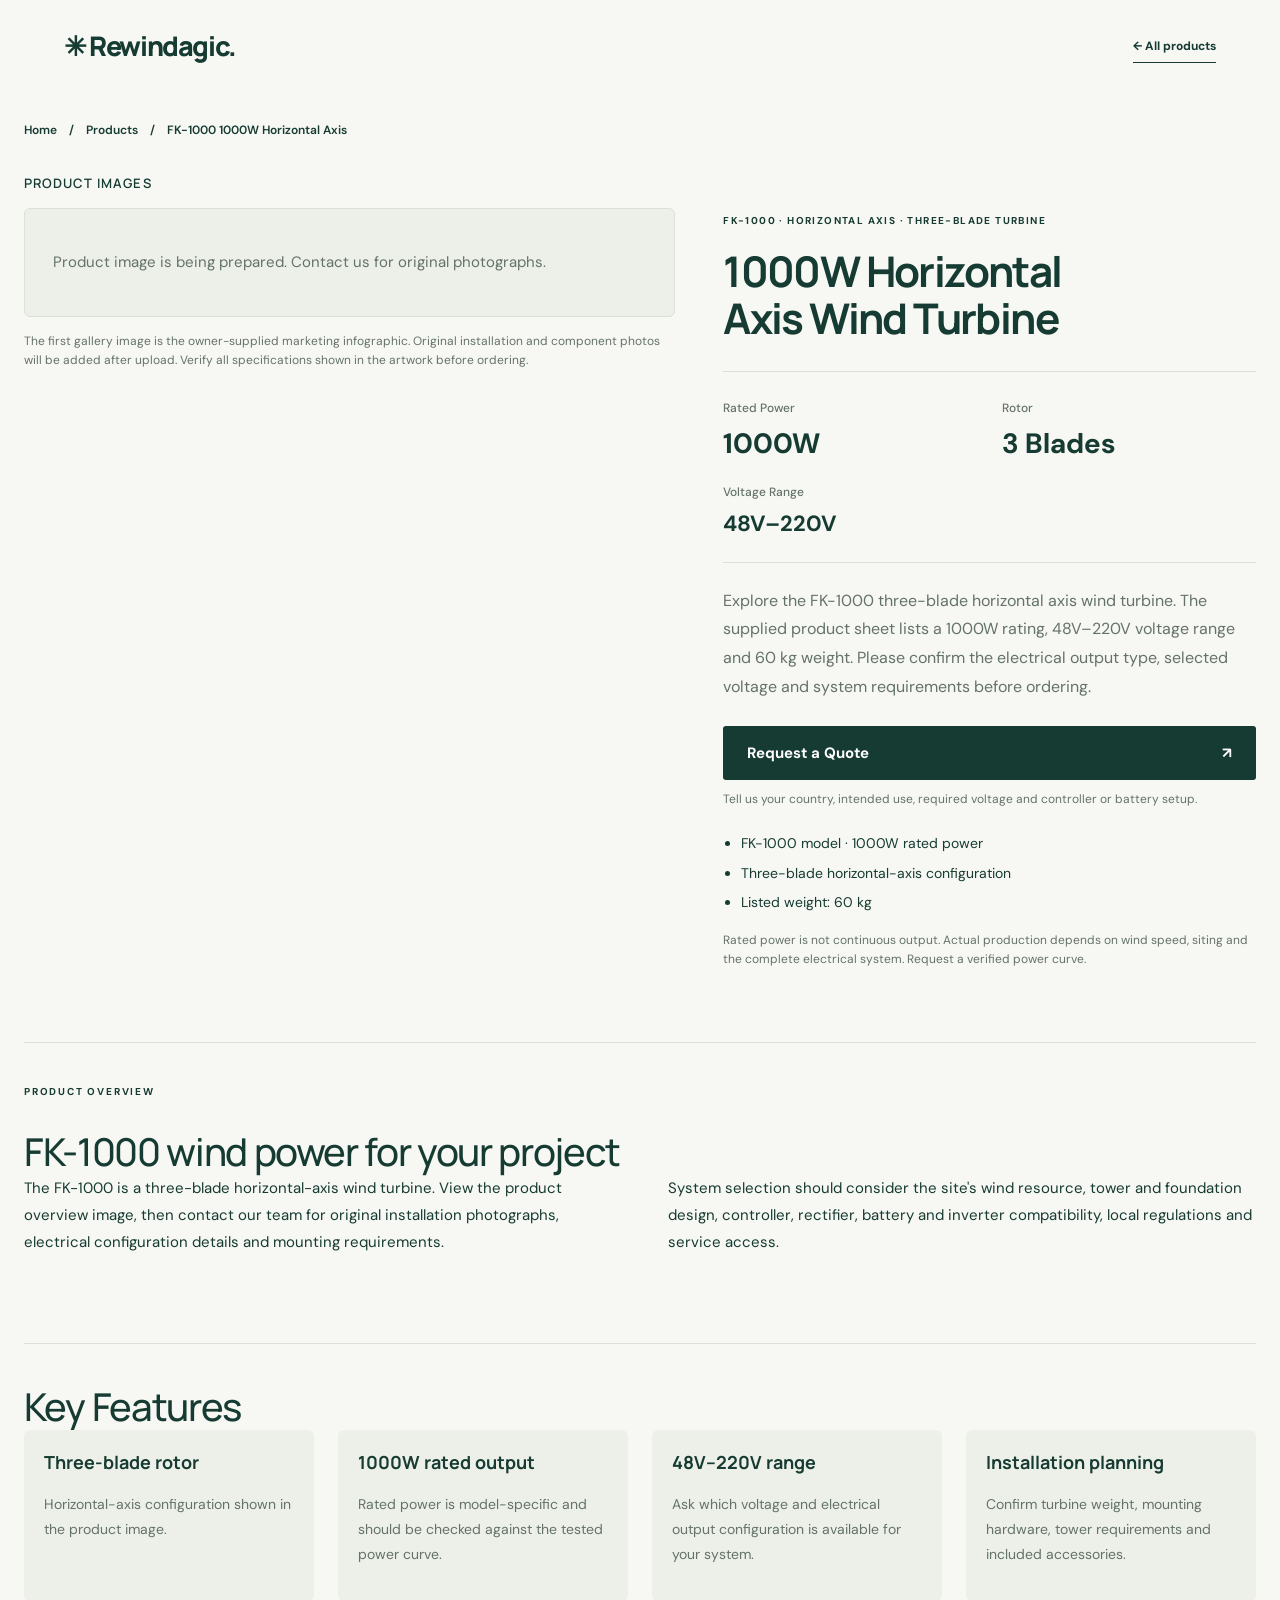
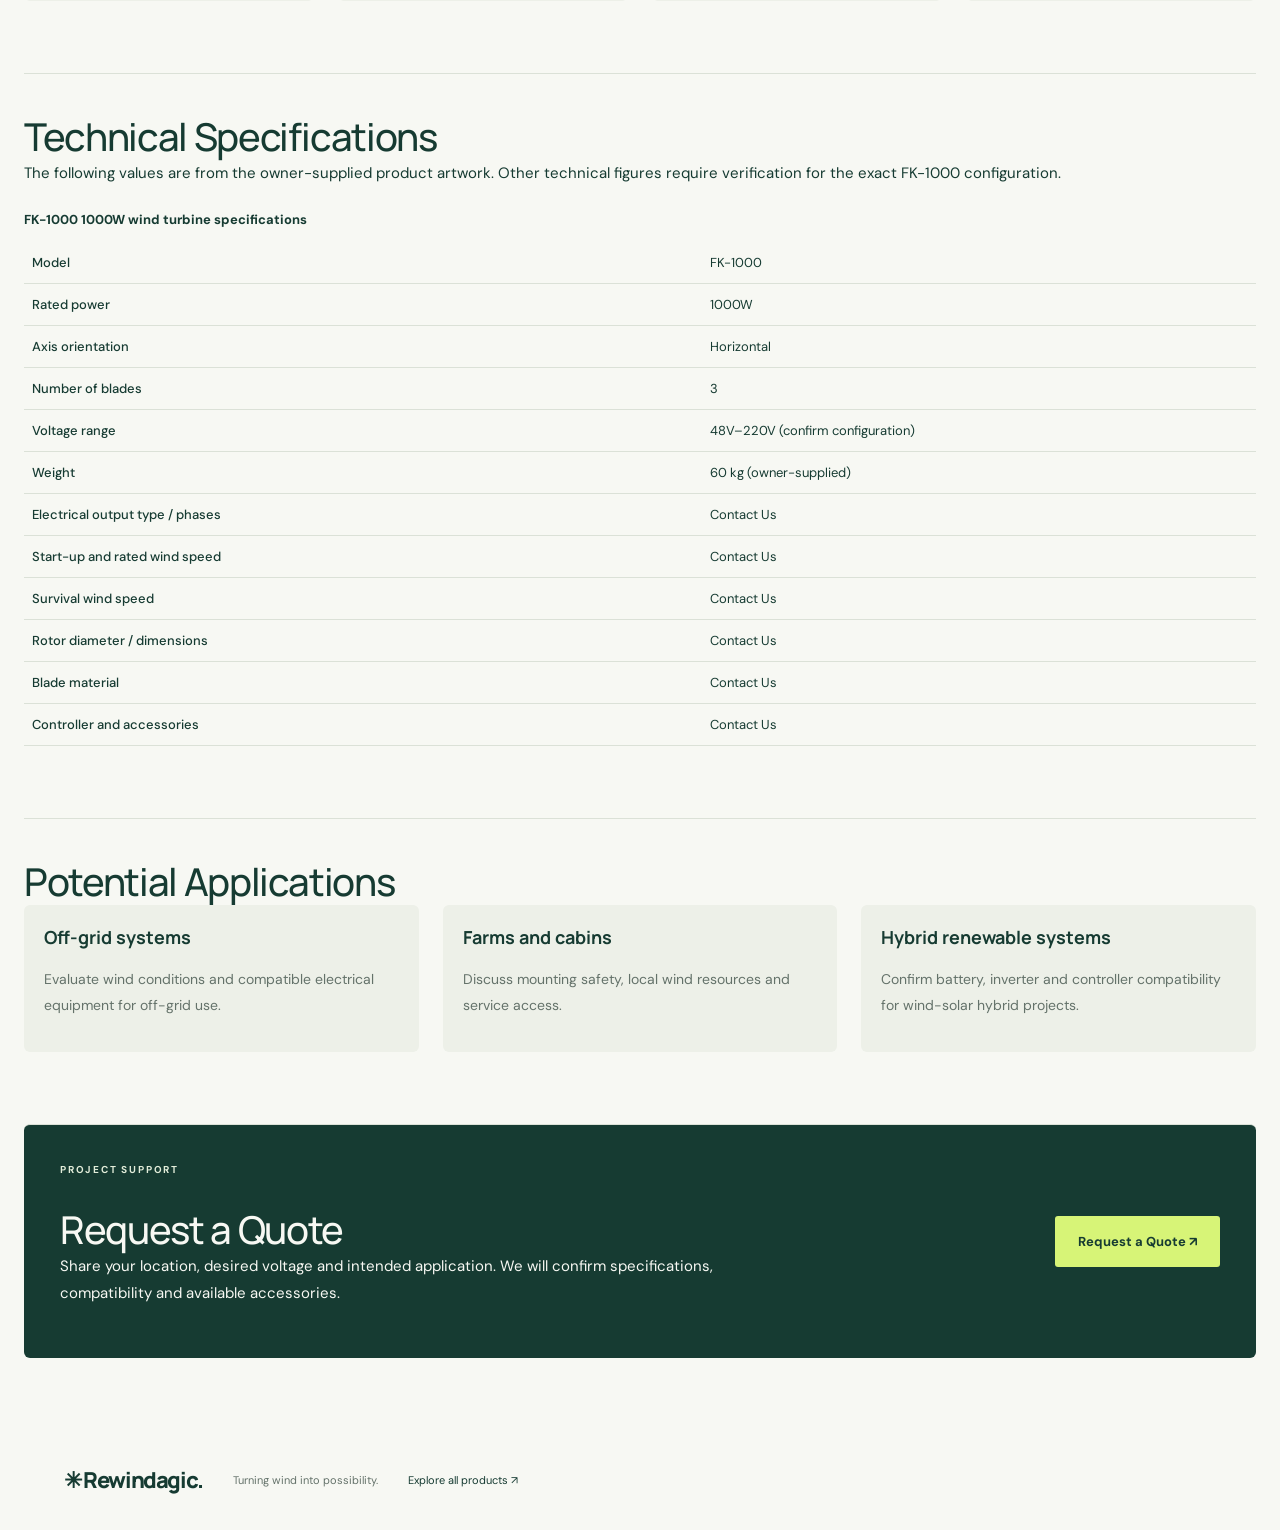
==== 1000w-horizontal-axis-wind-turbine.html @ 7d0b568e "feat: add FK-1000W product page (1000w-horizontal-axis-wind-turbine.html)" ====
<!DOCTYPE html>
<html lang="en">
<head>
<meta charset="UTF-8">
<meta name="viewport" content="width=device-width, initial-scale=1">
<title>FK-1000 1000W Horizontal Axis Wind Turbine | Rewindagic</title>
<meta name="description" content="Explore the FK-1000 1000W three-blade horizontal axis wind turbine, 48V–220V configuration range and 60 kg listed weight. View the product infographic and request a quote.">
<link rel="canonical" href="https://rewindagic-wind-energy.netlify.app/1000w-horizontal-axis-wind-turbine.html">
<meta property="og:type" content="product">
<meta property="og:title" content="FK-1000 1000W Horizontal Axis Wind Turbine | Rewindagic">
<meta property="og:description" content="FK-1000 three-blade wind turbine: 1000W rated power, 48V–220V listed voltage range. Request confirmed specifications and a quotation.">
<meta property="og:image" content="https://rewindagic-wind-energy.netlify.app/assets/products/FK-1000W-horizontal-wind-turbine-main.png">
<meta name="twitter:card" content="summary_large_image">
<link rel="stylesheet" href="styles.css">
<link rel="stylesheet" href="product-detail.css">
<script src="products.js" defer></script>
<script src="image-viewer.js" defer></script>
<script src="1000w-turbine-detail.js" defer></script>
<script type="application/ld+json">
{
 "@context":"https://schema.org",
 "@type":"Product",
 "name":"FK-1000 1000W Horizontal Axis Wind Turbine",
 "model":"FK-1000",
 "description":"Three-blade horizontal-axis wind turbine rated at 1000W. The owner-supplied product artwork lists 48V–220V and 60 kg. Confirm exact specifications before purchase.",
 "category":"Horizontal axis wind turbine",
 "image":"https://rewindagic-wind-energy.netlify.app/assets/products/FK-1000W-horizontal-wind-turbine-main.png",
 "additionalProperty":[
  {"@type":"PropertyValue","name":"Rated power","value":"1000W"},
  {"@type":"PropertyValue","name":"Number of blades","value":"3"},
  {"@type":"PropertyValue","name":"Voltage range","value":"48V–220V"},
  {"@type":"PropertyValue","name":"Weight","value":"60 kg"}
 ]
}
</script>
</head>
<body class="turbine-page">
<header><a class="brand" href="index.html">✳ Rewindagic.</a><a class="text-link" href="index.html#products">← All products</a></header>
<main class="section turbine-detail">
<nav class="breadcrumbs" aria-label="Breadcrumb"><a href="index.html">Home</a><span aria-hidden="true">/</span><a href="index.html#products">Products</a><span aria-hidden="true">/</span><span>FK-1000 1000W Horizontal Axis</span></nav>
<div class="turbine-hero">
<section id="gallery" aria-labelledby="gallery-heading">
<h2 id="gallery-heading">Product Images</h2>
<div id="product-gallery"><p class="asset-notice">Product image is being prepared. Contact us for original photographs.</p></div>
<p class="operating-note">The first gallery image is the owner-supplied marketing infographic. Original installation and component photos will be added after upload. Verify all specifications shown in the artwork before ordering.</p>
</section>
<section class="turbine-intro" aria-labelledby="product-title">
<p class="eyebrow">FK-1000 · HORIZONTAL AXIS · THREE-BLADE TURBINE</p>
<h1 id="product-title">1000W Horizontal Axis Wind Turbine</h1>
<dl class="turbine-highlights">
<div><dt>Rated Power</dt><dd>1000W</dd></div>
<div><dt>Rotor</dt><dd>3 Blades</dd></div>
<div class="voltage-highlight"><dt>Voltage Range</dt><dd>48V–220V</dd></div>
</dl>
<p class="turbine-lead">Explore the FK-1000 three-blade horizontal axis wind turbine. The supplied product sheet lists a 1000W rating, 48V–220V voltage range and 60 kg weight. Please confirm the electrical output type, selected voltage and system requirements before ordering.</p>
<a class="button dark" href="index.html?product=horizontal-1000#contact">Request a Quote <span aria-hidden="true">↗</span></a>
<p class="quote-note">Tell us your country, intended use, required voltage and controller or battery setup.</p>
<ul class="turbine-summary"><li>FK-1000 model · 1000W rated power</li><li>Three-blade horizontal-axis configuration</li><li>Listed weight: 60 kg</li></ul>
<p class="operating-note">Rated power is not continuous output. Actual production depends on wind speed, siting and the complete electrical system. Request a verified power curve.</p>
</section>
</div>
<section class="turbine-section overview-section" aria-labelledby="overview-heading">
<p class="eyebrow">PRODUCT OVERVIEW</p><h2 id="overview-heading">FK-1000 wind power for your project</h2>
<div class="turbine-columns"><p>The FK-1000 is a three-blade horizontal-axis wind turbine. View the product overview image, then contact our team for original installation photographs, electrical configuration details and mounting requirements.</p><p>System selection should consider the site's wind resource, tower and foundation design, controller, rectifier, battery and inverter compatibility, local regulations and service access.</p></div>
</section>
<section class="turbine-section" aria-labelledby="features-heading"><h2 id="features-heading">Key Features</h2><div class="feature-grid">
<article><h3>Three-blade rotor</h3><p>Horizontal-axis configuration shown in the product image.</p></article>
<article><h3>1000W rated output</h3><p>Rated power is model-specific and should be checked against the tested power curve.</p></article>
<article><h3>48V–220V range</h3><p>Ask which voltage and electrical output configuration is available for your system.</p></article>
<article><h3>Installation planning</h3><p>Confirm turbine weight, mounting hardware, tower requirements and included accessories.</p></article>
</div></section>
<section class="turbine-section" aria-labelledby="spec-heading"><h2 id="spec-heading">Technical Specifications</h2>
<p>The following values are from the owner-supplied product artwork. Other technical figures require verification for the exact FK-1000 configuration.</p>
<table class="spec-table"><caption>FK-1000 1000W wind turbine specifications</caption><tbody>
<tr><th scope="row">Model</th><td>FK-1000</td></tr>
<tr><th scope="row">Rated power</th><td>1000W</td></tr>
<tr><th scope="row">Axis orientation</th><td>Horizontal</td></tr>
<tr><th scope="row">Number of blades</th><td>3</td></tr>
<tr><th scope="row">Voltage range</th><td>48V–220V (confirm configuration)</td></tr>
<tr><th scope="row">Weight</th><td>60 kg (owner-supplied)</td></tr>
<tr><th scope="row">Electrical output type / phases</th><td>Contact Us</td></tr>
<tr><th scope="row">Start-up and rated wind speed</th><td>Contact Us</td></tr>
<tr><th scope="row">Survival wind speed</th><td>Contact Us</td></tr>
<tr><th scope="row">Rotor diameter / dimensions</th><td>Contact Us</td></tr>
<tr><th scope="row">Blade material</th><td>Contact Us</td></tr>
<tr><th scope="row">Controller and accessories</th><td>Contact Us</td></tr>
</tbody></table></section>
<section class="turbine-section" aria-labelledby="applications-heading"><h2 id="applications-heading">Potential Applications</h2><div class="feature-grid">
<article><h3>Off-grid systems</h3><p>Evaluate wind conditions and compatible electrical equipment for off-grid use.</p></article>
<article><h3>Farms and cabins</h3><p>Discuss mounting safety, local wind resources and service access.</p></article>
<article><h3>Hybrid renewable systems</h3><p>Confirm battery, inverter and controller compatibility for wind-solar hybrid projects.</p></article>
</div></section>
<section class="quote-panel turbine-section" aria-labelledby="quote-heading"><div><p class="eyebrow light">PROJECT SUPPORT</p><h2 id="quote-heading">Request a Quote</h2><p>Share your location, desired voltage and intended application. We will confirm specifications, compatibility and available accessories.</p></div><a class="button lime" href="index.html?product=horizontal-1000#contact">Request a Quote ↗</a></section>
</main>
<footer><a class="brand" href="index.html">✳ Rewindagic.</a><span>Turning wind into possibility.</span><a href="index.html#products">Explore all products ↗</a></footer>
<dialog class="image-viewer" id="image-lightbox" aria-labelledby="lightbox-caption"><button class="lightbox-close" type="button" aria-label="Close enlarged image">✕</button><div class="viewer-toolbar"><button class="viewer-zoom" type="button" aria-pressed="false">View at full size</button><a class="viewer-original" target="_blank" rel="noopener">Open original image ↗</a></div><div class="lightbox-viewport"><img id="lightbox-image" class="viewer-image" alt=""></div><p id="lightbox-caption" class="viewer-caption"></p></dialog>
</body>
</html>
---- styles.css ----
@import url('https://fonts.googleapis.com/css2?family=DM+Sans:wght@400;500;600;700&family=Manrope:wght@400;500;600;700;800&display=swap');
:root{--ink:#163b32;--lime:#d7f477;--paper:#f7f8f3;--muted:#64726a;--line:#dbe1d7}*{box-sizing:border-box}html{scroll-behavior:smooth;scroll-padding-top:90px}body{margin:0;background:var(--paper);color:var(--ink);font:15px 'DM Sans',sans-serif}a{color:inherit;text-decoration:none}button,input,select,textarea{font:inherit}button,a,input,textarea,select{-webkit-tap-highlight-color:transparent}button,a{touch-action:manipulation}button{cursor:pointer}a:focus-visible,button:focus-visible{outline:3px solid #7e9e31;outline-offset:5px}header{height:90px;display:flex;align-items:center;justify-content:space-between;padding:0 5%;background:var(--paper)}.brand{font:800 27px Manrope,sans-serif;letter-spacing:-1.4px;display:flex;align-items:center;gap:8px}.brand-icon{font-size:39px;line-height:1}.brand-dot{margin-left:-7px}nav{display:flex;align-items:center;gap:35px;font-size:13px;font-weight:600}.nav-contact{border:1px solid #b9c4b7;padding:13px 20px;border-radius:4px;margin-left:20px}.nav-contact span{margin-left:25px}.menu-toggle{display:none}.hero{min-height:670px;position:relative;color:white;background:#506357 url('https://images.unsplash.com/photo-1466611653911-95081537e5b7?auto=format&fit=crop&w=2200&q=85') center 55%/cover;overflow:hidden}.hero-shade{position:absolute;inset:0;background:linear-gradient(90deg,rgba(8,33,28,.83),rgba(13,37,30,.3) 68%),linear-gradient(0deg,rgba(8,33,28,.5),transparent 50%)}.hero-content{position:relative;padding:68px 7% 100px;max-width:850px}.eyebrow{font-size:10px;font-weight:700;letter-spacing:1.8px;display:flex;align-items:center;gap:10px;margin:0 0 28px}.eyebrow span{height:7px;width:7px;flex-shrink:0;background:#6c8b48;border-radius:50%}.eyebrow.light{color:#e2edda}.light span{background:var(--lime)}h1,h2,h3,p{margin-top:0}h1,h2,h3{font-family:Manrope,sans-serif}h1{font-size:clamp(48px,6.3vw,86px);font-weight:500;line-height:1.08;letter-spacing:-4px;margin-bottom:24px}h1>span{color:var(--lime)}.hero-description{font-size:15px;line-height:1.8;color:#e3e9df;max-width:365px;margin-bottom:29px}.button{display:inline-flex;justify-content:space-between;align-items:center;gap:36px;padding:17px 23px;border:0;border-radius:3px;font-size:13px;font-weight:700;transition:transform .2s,background .2s}.button:hover{transform:translateY(-2px)}.lime{background:var(--lime);color:var(--ink)}.dark{background:var(--ink);color:white}.hero-bottom{position:absolute;bottom:0;left:7%;right:7%;border-top:1px solid #ffffff42;display:flex;justify-content:space-between;padding:21px 0;font-size:10px;letter-spacing:1.4px}.hero-bottom a{letter-spacing:0;font-size:12px}.hero-caption{position:absolute;right:4%;top:45%;writing-mode:vertical-rl;font-size:9px;letter-spacing:3px;color:#e5eddf}.section{padding:85px 7%}.intro{display:grid;grid-template-columns:1.2fr 1fr;gap:80px;border-bottom:1px solid var(--line)}h2{font-size:clamp(32px,3.4vw,48px);line-height:1.2;letter-spacing:-1.9px;font-weight:500;margin-bottom:0}.intro h2 span{color:#82917b}.intro-copy{padding-top:25px;font-size:15px;line-height:1.8}.intro-copy p+p{color:var(--muted);font-size:13px}.text-link{display:inline-block;margin-top:10px;font-size:12px;font-weight:700;border-bottom:1px solid var(--ink);padding-bottom:8px}.products{background:#edf0e8}.section-heading{display:flex;justify-content:space-between;align-items:flex-end;gap:35px;margin-bottom:40px}.section-heading>p{font-size:13px;line-height:1.8;color:var(--muted);margin:0 0 4px}.product-toolbar{display:flex;justify-content:space-between;align-items:center;border-bottom:1px solid #ccd4c8;padding-bottom:20px;margin-bottom:28px;gap:15px}.filters{display:flex;gap:8px;flex-wrap:wrap}.filters button{border:1px solid #cbd4c5;background:transparent;color:var(--ink);font-size:12px;border-radius:30px;padding:10px 17px}.filters button.active{background:var(--ink);border-color:var(--ink);color:white}#product-count{font-size:11px;color:var(--muted);white-space:nowrap}.product-grid{display:grid;grid-template-columns:repeat(3,1fr);gap:22px}.product-card{background:#fafbf7;border:1px solid #e0e5da;border-radius:4px;overflow:hidden}.product-art{height:235px;position:relative;display:flex;align-items:center;justify-content:center;background:radial-gradient(ellipse at 50% 90%,#d9dfcf,transparent 60%),#f2f4ed}.product-art svg{height:200px;width:220px;filter:drop-shadow(8px 12px 5px #1b332618)}.product-tag{position:absolute;top:17px;left:17px;font-size:9px;letter-spacing:1px;background:white;padding:6px 8px;border-radius:2px}.product-body{padding:23px}.product-category{font-size:9px;letter-spacing:1.4px;color:var(--muted);text-transform:uppercase;margin-bottom:10px}.product-body h3{font-size:21px;font-weight:600;margin:0 0 17px;letter-spacing:-.7px}.spec-row{display:flex;gap:22px;border-top:1px solid var(--line);padding-top:16px}.spec-row span{display:block;font-size:9px;color:var(--muted);margin-bottom:5px}.spec-row strong{font-size:12px;font-weight:500}.detail-button{margin-top:21px;display:flex;justify-content:space-between;align-items:center;width:100%;border:0;border-top:1px solid var(--line);background:none;color:var(--ink);padding:16px 0 0;font-size:12px;font-weight:700}.detail-button span{font-size:19px}.product-note{font-size:11px;color:var(--muted);line-height:1.8;margin:24px 0 0}.generator-banner{background:var(--ink);color:#f4f5ea;display:grid;grid-template-columns:1.3fr 1fr;gap:100px}.generator-banner h2{font-size:clamp(34px,4vw,52px)}.generator-banner p:not(.eyebrow){max-width:400px;color:#bdcec2;line-height:1.8;font-size:13px;margin:24px 0}.range-stats{display:grid;align-content:center}.range-stats div{padding:22px 0;border-bottom:1px solid #ffffff26}.range-stats div:first-child{padding-top:0}.range-stats strong{display:block;font:500 34px Manrope,sans-serif;letter-spacing:-1px;margin-bottom:10px}.range-stats span{font-size:9px;letter-spacing:1.6px;color:#c4d2c3}.steps{display:grid;grid-template-columns:repeat(3,1fr);gap:45px;margin-top:50px}.steps article{border-top:1px solid #c7d0c1;padding-top:25px}.steps article>span{color:#7e9273;font-size:12px}.steps h3{font-size:19px;font-weight:600;margin:30px 0 15px}.steps p{color:var(--muted);line-height:1.8;font-size:13px}.contact{background:#e8eddf;display:grid;grid-template-columns:1fr 1fr;gap:100px}.contact h2 span{color:#839b57}.contact p:not(.eyebrow){font-size:13px;line-height:1.8;max-width:350px;margin:25px 0}.contact-detail{margin-top:50px;font-size:10px;line-height:2;letter-spacing:1px;color:var(--muted)}form{display:flex;flex-direction:column}label{font-size:11px;font-weight:600;margin-bottom:8px}input,select,textarea{background:#ffffff50;border:1px solid #c8d2bf;border-radius:2px;padding:12px;color:var(--ink);margin-bottom:18px;width:100%;font-size:12px}input:focus,select:focus,textarea:focus{outline:2px solid #668153;outline-offset:1px}textarea{resize:vertical}.contact .form-note{font-size:10px!important;margin:12px 0!important;max-width:none!important}#form-status{margin:0!important;font-weight:600}footer{padding:35px 5%;display:flex;align-items:center;gap:30px;flex-wrap:wrap}footer .brand{font-size:22px}footer .brand-icon{font-size:30px}footer>span{font-size:11px;color:var(--muted)}footer p{font-size:10px;color:var(--muted);margin:0 0 0 auto}footer>a:last-child{font-size:11px}dialog{border:0;border-radius:6px;padding:42px;max-width:550px;width:calc(100% - 32px);background:var(--paper);color:var(--ink)}dialog::backdrop{background:#0d241bcc;backdrop-filter:blur(4px)}.close-dialog{position:absolute;right:16px;top:14px;border:0;background:none;color:var(--ink);font-size:20px}dialog h2{font-size:32px;margin-bottom:20px}dialog>p{line-height:1.8;color:var(--muted);font-size:13px}dl{display:grid;grid-template-columns:1fr 1fr;font-size:13px;line-height:2}dd{margin:0;text-align:right;font-weight:600}dialog .button{margin-top:25px}@media(min-width:1500px){.section{padding-left:max(7%,calc((100vw - 1300px)/2));padding-right:max(7%,calc((100vw - 1300px)/2))}}@media(max-width:900px){header{height:76px}.brand{font-size:24px}nav{gap:19px}.nav-contact{margin-left:0}.section{padding:65px 5%}.hero-content{padding-left:5%}.hero-bottom{left:5%;right:5%}.intro,.contact,.generator-banner{gap:40px}.product-grid{grid-template-columns:repeat(2,1fr)}.steps{gap:25px}.range-stats strong{font-size:27px}}@media(max-width:600px){header{height:72px;position:relative;z-index:5}.menu-toggle{display:block;border:1px solid #c4cfbb;background:none;border-radius:3px;color:var(--ink);font-size:22px;padding:3px 9px}nav{display:none;position:absolute;top:72px;left:0;right:0;background:var(--paper);padding:25px 6%;box-shadow:0 10px 15px #163b3218;align-items:stretch}nav.open{display:flex;flex-direction:column;gap:23px}.nav-contact{align-self:flex-start}.hero{min-height:640px;background-position:62% center}.hero-content{padding:55px 6% 100px}.eyebrow{font-size:8px;letter-spacing:1.25px;margin-bottom:22px}h1{font-size:56px;letter-spacing:-2.8px}.hero-description{font-size:14px;max-width:300px}.hero-caption{display:none}.hero-bottom{left:6%;right:6%;gap:20px;align-items:center;font-size:8px;line-height:1.6}.hero-bottom a{font-size:10px;white-space:nowrap}.section{padding:52px 6%}.intro,.generator-banner,.contact{grid-template-columns:1fr;gap:28px}.intro-copy{padding:0}.section-heading{align-items:flex-start;flex-direction:column;gap:20px;margin-bottom:28px}h2{font-size:34px;letter-spacing:-1.4px}.product-toolbar{align-items:flex-start;flex-direction:column}.filters{gap:6px}.filters button{padding:9px 12px;font-size:11px}.product-grid{grid-template-columns:1fr}.product-art{height:250px}.product-art svg{height:215px}.product-body{padding:23px}.product-body h3{font-size:24px}.steps{grid-template-columns:1fr;gap:22px;margin-top:32px}.steps h3{margin:18px 0 12px}.steps p{margin-bottom:0}.range-stats strong{font-size:32px}.contact-detail{margin-top:25px}footer{padding:30px 6%;gap:20px}footer>span{display:none}footer p{order:3;width:100%;margin:0}footer>a:last-child{margin-left:auto}dialog{padding:34px 24px}}@media(prefers-reduced-motion:reduce){html{scroll-behavior:auto}.button{transition:none}}

/* Responsive headline and expanded product categories. */
.hero-content{max-width:none;width:100%;padding-right:12%}
h1{max-width:1000px;font-size:clamp(44px,5.3vw,76px);letter-spacing:-.045em;line-height:1.12;text-wrap:balance}
.product-toolbar{align-items:flex-start}.filters{min-width:0}.filters button{white-space:normal;line-height:1.5;min-height:44px}.button{min-height:44px;max-width:100%}.product-body h3{overflow-wrap:break-word}.hero-bottom{gap:20px}
@media(min-width:901px){.hero-content{padding-bottom:120px}h1{max-width:14.5em}}
@media(max-width:900px){h1{max-width:15em;font-size:clamp(42px,6.5vw,58px)}.product-toolbar{flex-direction:column}}
@media(max-width:600px){.hero-content{padding:48px 6% 125px}h1{font-size:clamp(36px,9vw,52px);letter-spacing:-.04em;max-width:100%;text-wrap:balance}.hero{min-height:640px}.hero-bottom{flex-wrap:wrap}.hero-bottom a{white-space:normal}.filters{display:grid;grid-template-columns:1fr 1fr;width:100%}.filters button{padding:10px;font-size:11px}.product-tag{max-width:calc(100% - 34px)}.range-stats strong{font-size:clamp(25px,7.5vw,32px)}.brand{white-space:nowrap}}

/* Product photography slots, technical specifications and quote actions. */
.product-photo{display:block;width:100%;height:100%;object-fit:contain;background:#edf0e8}.product-art{aspect-ratio:4/3;height:auto}.product-art .product-photo{width:100%;height:auto;aspect-ratio:4/3}.detail-link{display:block;font-size:12px;font-weight:600;margin-top:20px;padding:8px 0}.quote-button{width:100%;margin-top:10px;justify-content:center}.spec-table{width:100%;border-collapse:collapse;margin:24px 0;font-size:13px}.spec-table caption{text-align:left;font-weight:700;margin-bottom:14px}.spec-table th,.spec-table td{padding:12px 8px;border-bottom:1px solid var(--line);text-align:left;vertical-align:top}.spec-table th{width:55%;font-weight:500}.spec-table td{overflow-wrap:anywhere}.honeypot{display:none}.detail-layout{display:grid;grid-template-columns:1fr 1fr;gap:50px;margin-top:35px}.detail-layout>*{min-width:0}.detail-layout .product-photo{height:auto;aspect-ratio:4/3}.product-detail h1{font-size:clamp(32px,4vw,56px)}#detail-quote{margin-top:25px}dialog{max-height:90dvh;overflow:auto}
@media(max-width:600px){.detail-layout{grid-template-columns:1fr;gap:20px}.spec-table{font-size:12px}.product-card .button{min-height:48px}dialog{padding:36px 20px}}

/* Homepage catalog: model names, consistent image slots and clear quote actions. */
.home-page .products .section-heading h2{max-width:640px}
.home-page .product-grid{grid-template-columns:repeat(3,minmax(0,1fr));gap:28px;align-items:stretch}
.home-page .product-card{display:flex;flex-direction:column;border-color:#d5dfd0;border-radius:8px;background:#fff}
.home-page .product-art{display:block;flex:none;aspect-ratio:4/3;height:auto;padding:0;background:#f3f5ef;border-bottom:1px solid var(--line)}
.home-page .product-art .product-photo{position:absolute;inset:0;padding:16px;width:100%;height:100%;aspect-ratio:auto;object-fit:contain;background:transparent}
.home-page .product-body{display:flex;flex-direction:column;flex:1;padding:24px}
.home-page .product-category{font-size:10px;line-height:1.5;letter-spacing:1px;margin-bottom:10px}
.home-page .product-body h3{font-size:22px;line-height:1.35;letter-spacing:-.5px;font-weight:700;margin-bottom:20px}
.home-page .card-specs{display:grid;grid-template-columns:1fr 1fr;gap:16px;margin:0 0 24px;padding-top:18px;border-top:1px solid var(--line);line-height:1.5}
.home-page .card-specs>div{min-width:0}.home-page .card-specs dt{font-size:12px;color:var(--muted);margin-bottom:6px}
.home-page .card-specs dd{font-size:14px;font-weight:600;text-align:left;overflow-wrap:anywhere}
.home-page .card-actions{margin-top:auto;display:grid;gap:10px}
.home-page .card-actions .button{display:flex;align-items:center;justify-content:space-between;width:100%;margin:0;min-height:48px;padding:12px 16px;font-size:13px;line-height:1.4;gap:12px}
.home-page .card-actions .detail-link{border:1px solid #a6b89e;background:#fff;color:var(--ink)}
.home-page .card-actions .detail-link:hover{background:#edf2e7}
.home-page .card-actions .detail-button{margin:4px 0 0;min-height:44px;padding:10px 0;border-top:1px solid var(--line);font-size:12px}
.home-page .card-actions .detail-button span{font-size:20px}
.home-page .product-toolbar{gap:20px}.home-page #product-count{font-size:12px;line-height:1.5}
.home-page .filters button{font-size:12px;padding:12px 16px;transition:background .15s}
.home-page .filters button:hover:not(.active){background:#e0e8d8}
.home-page .about-company{display:grid;grid-template-columns:1fr 1fr;gap:80px;border-top:1px solid var(--line)}
.home-page .about-copy{font-size:15px;line-height:1.8;color:var(--muted)}.home-page .about-copy .text-link{color:var(--ink)}
.home-page .contact-channels{margin-top:32px;padding-top:24px;border-top:1px solid #c8d2bf}
.home-page .contact-channels h3{font-size:17px;letter-spacing:-.3px}
.home-page .contact .contact-channels p{margin:14px 0;max-width:none;font-size:13px}
.home-page .contact-channels a{text-decoration:underline;text-underline-offset:4px;overflow-wrap:anywhere}
@media(max-width:1100px){.home-page .product-grid{grid-template-columns:repeat(2,minmax(0,1fr));gap:24px}.home-page .product-toolbar{flex-direction:column}}
@media(max-width:700px){.home-page .about-company{grid-template-columns:1fr;gap:24px}.home-page .product-grid{gap:18px}.home-page .product-body{padding:20px}.home-page .product-body h3{font-size:20px}}
@media(max-width:600px){.home-page .product-grid{grid-template-columns:minmax(0,1fr)}.home-page .product-art{padding:0}.home-page .product-body{padding:22px}.home-page .product-body h3{font-size:23px}.home-page .filters button{padding:12px 10px;font-size:12px}.home-page .card-actions .button{min-height:50px;font-size:14px}.home-page .card-specs dd{font-size:15px}}

.home-page .contact-list{display:grid;grid-template-columns:1fr;gap:14px;margin:24px 0;line-height:1.6}
.home-page .contact-list>div{display:grid;grid-template-columns:88px minmax(0,1fr);gap:12px}.home-page .contact-list dt{font-size:13px;color:var(--muted)}.home-page .contact-list dd{text-align:left;font-size:14px;font-weight:500}.home-page .company-name{font-weight:600}.home-page .company-name span{font-weight:400;color:var(--muted)}

/* Full-sheet previews preserve every edge of the supplied image. */
.home-page .product-preview{position:absolute;inset:0;width:100%;height:100%;padding:0;border:0;background:transparent;cursor:zoom-in}
.preview-hint{position:absolute;right:12px;bottom:8px;padding:5px 8px;border-radius:3px;background:var(--ink);color:white;font-size:11px}
dialog.image-viewer{width:min(1400px,96vw);max-width:96vw;max-height:94dvh;padding:48px 16px 16px}
.image-viewer .lightbox-close{position:absolute;right:8px;top:4px;min-width:44px;min-height:40px;border:0;background:transparent;color:var(--ink);font-size:24px}
.image-viewer .viewer-toolbar{display:flex;align-items:center;flex-wrap:wrap;gap:12px;margin-bottom:12px}
.image-viewer .viewer-zoom,.image-viewer .viewer-original{display:inline-flex;align-items:center;min-height:44px;padding:10px 14px;border:1px solid var(--line);border-radius:4px;color:var(--ink);background:var(--paper);font-size:13px}
.image-viewer .lightbox-viewport{max-height:65dvh;overflow:auto;overscroll-behavior:contain;touch-action:auto;background:#edf0e8}
.image-viewer .viewer-image{display:block;width:auto;height:auto;max-width:100%;max-height:65dvh;object-fit:contain;margin:auto}
.image-viewer.is-zoomed .lightbox-viewport{height:65dvh}
.image-viewer.is-zoomed .viewer-image{max-width:none;max-height:none;width:auto;height:auto}
.image-viewer .viewer-caption{font-size:12px;line-height:1.5;text-align:center;margin:12px 0 0}

.home-page .product-preview .product-photo{padding-bottom:40px}
---- product-detail.css ----
/* Scoped to the new product page; the home page keeps its existing layout. */
.turbine-page .breadcrumbs{display:flex;position:static;flex-wrap:wrap;gap:12px;padding:0;background:none;box-shadow:none;font-size:12px;margin-bottom:36px}
.turbine-page .turbine-detail{width:100%;max-width:1280px;margin:0 auto;padding:32px 24px 72px}
.turbine-hero{display:grid;grid-template-columns:minmax(0,55fr) minmax(0,45fr);gap:48px;align-items:start}.turbine-hero>*{min-width:0}
.turbine-intro{padding-top:38px}.turbine-intro .eyebrow{margin-bottom:18px;font-size:10px;letter-spacing:1.4px}.turbine-intro h1{font-size:clamp(34px,3.3vw,46px);font-weight:700;line-height:1.12;letter-spacing:-1.6px;margin-bottom:28px;max-width:none}
.turbine-highlights{display:grid;grid-template-columns:1fr 1fr;gap:20px 24px;margin:0 0 24px;padding:24px 0;border-top:1px solid var(--line);border-bottom:1px solid var(--line)}.turbine-highlights dt{font-size:12px;font-weight:500;color:var(--muted)}.turbine-highlights dd{text-align:left;margin:7px 0 0;font-size:28px;font-weight:700;line-height:1.2}.voltage-highlight{grid-column:1/-1}.voltage-highlight dd{font-size:22px}
.turbine-lead{font-size:16px;line-height:1.7;color:var(--muted);margin-bottom:24px}.turbine-intro>.button{width:100%;justify-content:space-between;min-height:54px;font-size:15px;padding:16px 24px}.turbine-detail .quote-note{font-size:12px;line-height:1.5;color:var(--muted);margin:10px 0 24px}.turbine-summary{padding-left:18px;font-size:14px;line-height:1.7;margin:0 0 16px}.turbine-summary li+li{margin-top:6px}.turbine-detail .operating-note{font-size:12px;line-height:1.6;color:var(--muted);margin-bottom:0}
.turbine-detail #gallery-heading{font-size:13px;line-height:1.4;letter-spacing:.08em;text-transform:uppercase;margin:0 0 16px;font-weight:600}
.turbine-columns{display:grid;grid-template-columns:1fr 1fr;gap:56px}.turbine-columns>*{min-width:0}.turbine-detail h2{font-size:clamp(27px,3vw,40px);letter-spacing:-.035em}.turbine-detail p{line-height:1.8}.turbine-section{margin-top:72px;padding-top:40px;border-top:1px solid var(--line)}
.asset-notice{padding:40px 28px;background:#edf0e8;border:1px solid var(--line);border-radius:6px;color:var(--muted)}
.feature-grid{display:grid;grid-template-columns:repeat(auto-fit,minmax(min(100%,230px),1fr));gap:24px}.feature-grid article{padding:20px;background:#edf0e8;border-radius:6px}.feature-grid h3{font-size:18px}.feature-grid p{color:var(--muted);font-size:14px}
.gallery-main{display:block;width:100%;padding:0;border:1px solid var(--line);background:#edf0e8;border-radius:6px;overflow:hidden}.gallery-main img{display:block;width:100%;height:auto;aspect-ratio:1/1;object-fit:contain}.gallery-thumbnails{display:grid;grid-template-columns:repeat(6,minmax(0,1fr));gap:10px;margin-top:16px}.gallery-thumbnails button{width:100%;aspect-ratio:1;height:auto;border-radius:4px;border:2px solid transparent;padding:3px;background:#edf0e8}.gallery-thumbnails button[aria-pressed=true]{border-color:var(--ink)}.gallery-thumbnails img{width:100%;height:100%;object-fit:contain}.gallery-caption{font-size:13px;color:var(--muted)}
.quote-panel{background:var(--ink);color:var(--paper);padding:36px;display:flex;gap:32px;align-items:center;justify-content:space-between;border-radius:6px}.quote-panel>div{max-width:700px}.quote-panel .button{flex-shrink:0}
#image-lightbox{width:min(1100px,94vw);max-width:94vw;padding:44px 16px 16px;border:0;background:var(--paper)}#image-lightbox::backdrop{background:#102c25de}#lightbox-image{display:block;max-width:100%;max-height:75dvh;width:auto;height:auto;object-fit:contain;margin:auto}.lightbox-close{position:absolute;right:10px;top:5px;min-width:40px;min-height:36px;background:none;border:0;font-size:24px}#lightbox-caption{text-align:center;margin:16px 0 0}
@media(max-width:700px){.turbine-columns{grid-template-columns:1fr;gap:32px}.turbine-section{margin-top:40px;padding-top:28px}.turbine-intro{margin-bottom:40px}.turbine-highlights{gap:20px}.turbine-highlights dd{font-size:19px}.quote-panel{flex-direction:column;align-items:flex-start;padding:24px}.turbine-page header{gap:16px}.turbine-page header .brand{font-size:22px}.turbine-page header>.text-link{font-size:12px}}

.gallery-controls{display:flex;justify-content:space-between;gap:12px;margin-top:12px}.gallery-controls[hidden]{display:none}.gallery-controls button{min-height:44px;border:1px solid var(--line);border-radius:4px;padding:8px 12px;color:var(--ink);background:var(--paper);font-size:13px}

.gallery-main{cursor:zoom-in}.gallery-main:focus-visible,.gallery-thumbnails button:focus-visible,.gallery-controls button:focus-visible{outline:3px solid var(--ink);outline-offset:3px}

@media(max-width:1000px){.turbine-hero{gap:28px}.turbine-intro h1{font-size:34px}.turbine-intro{padding-top:34px}.turbine-columns{gap:32px}}
@media(max-width:800px){.gallery-thumbnails{grid-template-columns:repeat(3,minmax(0,1fr))}.turbine-page .turbine-detail{padding:24px 20px 48px}.turbine-hero{grid-template-columns:1fr;gap:28px}.turbine-intro{padding-top:0;margin-bottom:0}.turbine-intro h1{font-size:clamp(32px,6vw,42px);letter-spacing:-1.2px}.turbine-columns{grid-template-columns:1fr;gap:8px}.turbine-section{margin-top:44px;padding-top:28px}.turbine-page .breadcrumbs{margin-bottom:24px;gap:8px;font-size:11px}.gallery-main img{max-height:560px}.gallery-thumbnails{gap:8px}.gallery-caption{font-size:12px}.turbine-highlights{gap:18px}.turbine-highlights dd{font-size:26px}.voltage-highlight dd{font-size:21px}}
#image-lightbox.image-viewer{width:min(1400px,96vw);max-width:96vw;padding:48px 16px 16px}
#image-lightbox #lightbox-image{max-height:65dvh}
#image-lightbox.is-zoomed #lightbox-image{max-width:none;max-height:none}
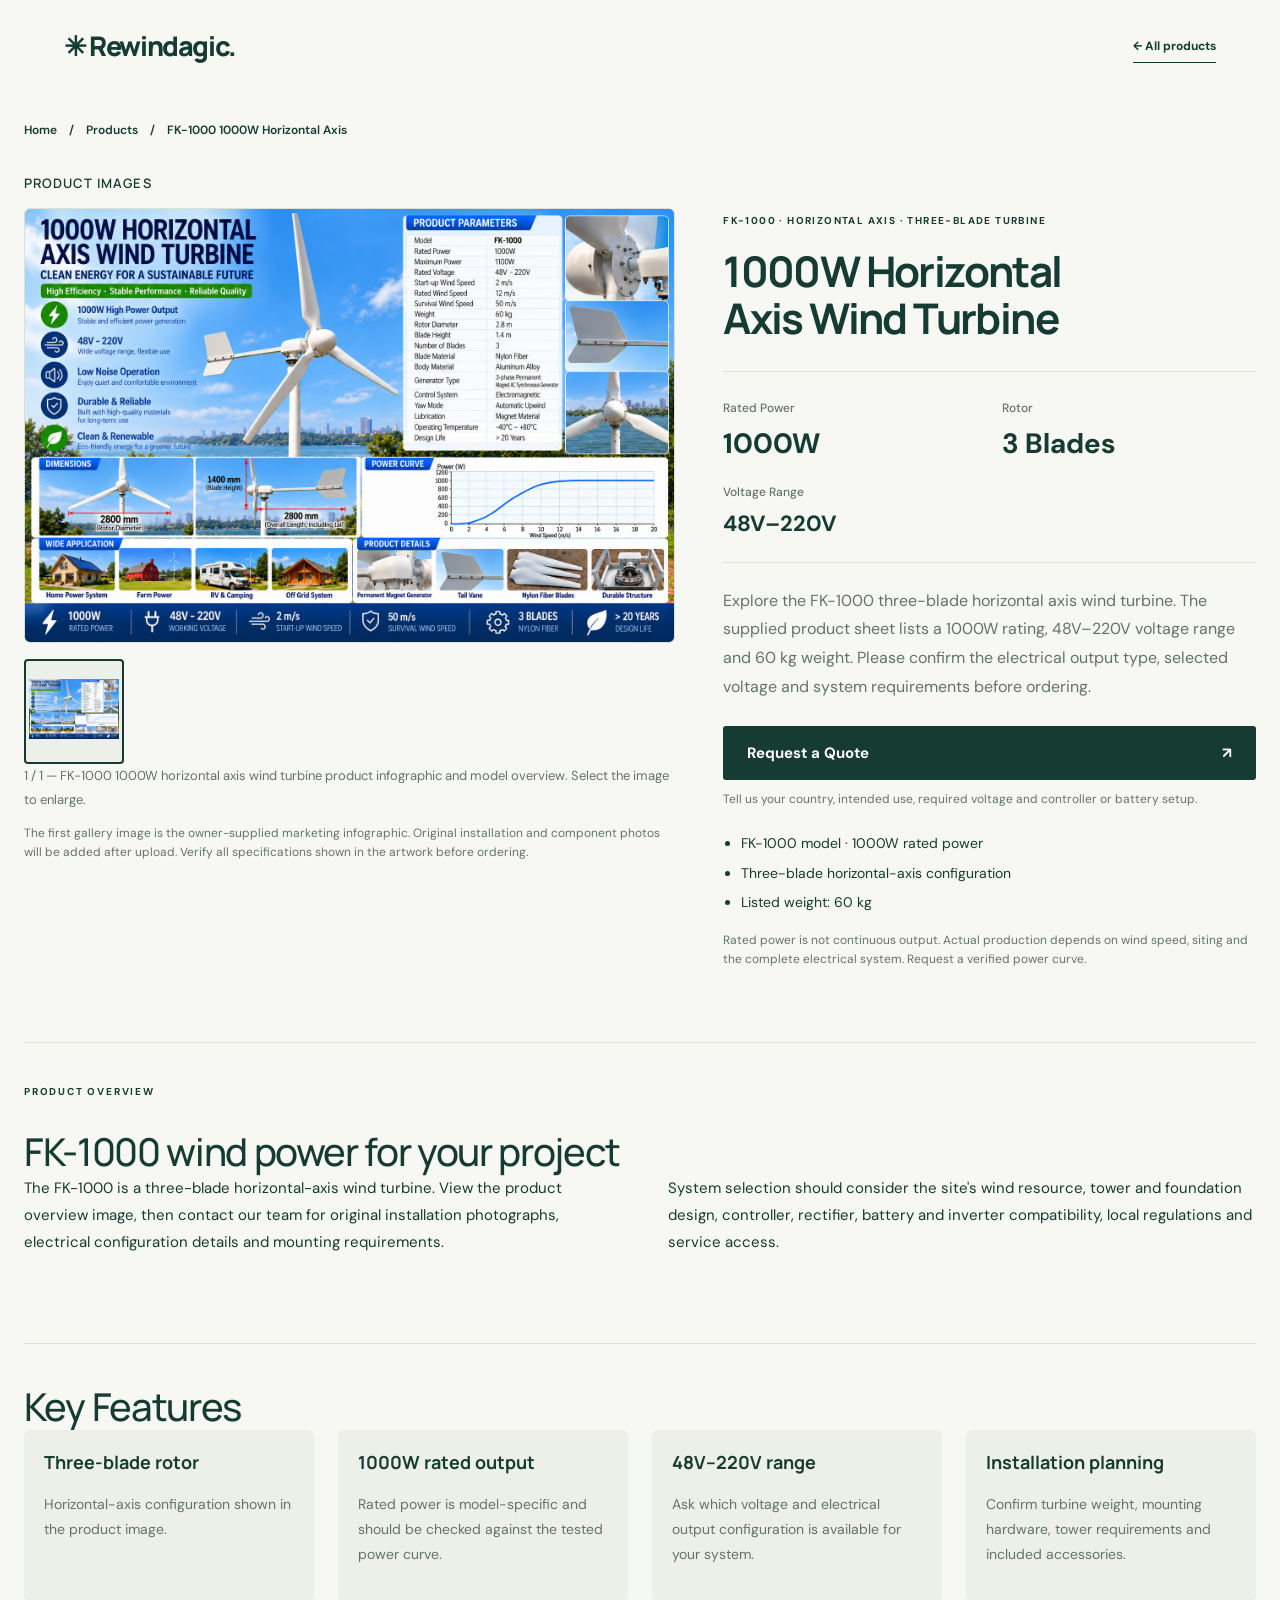
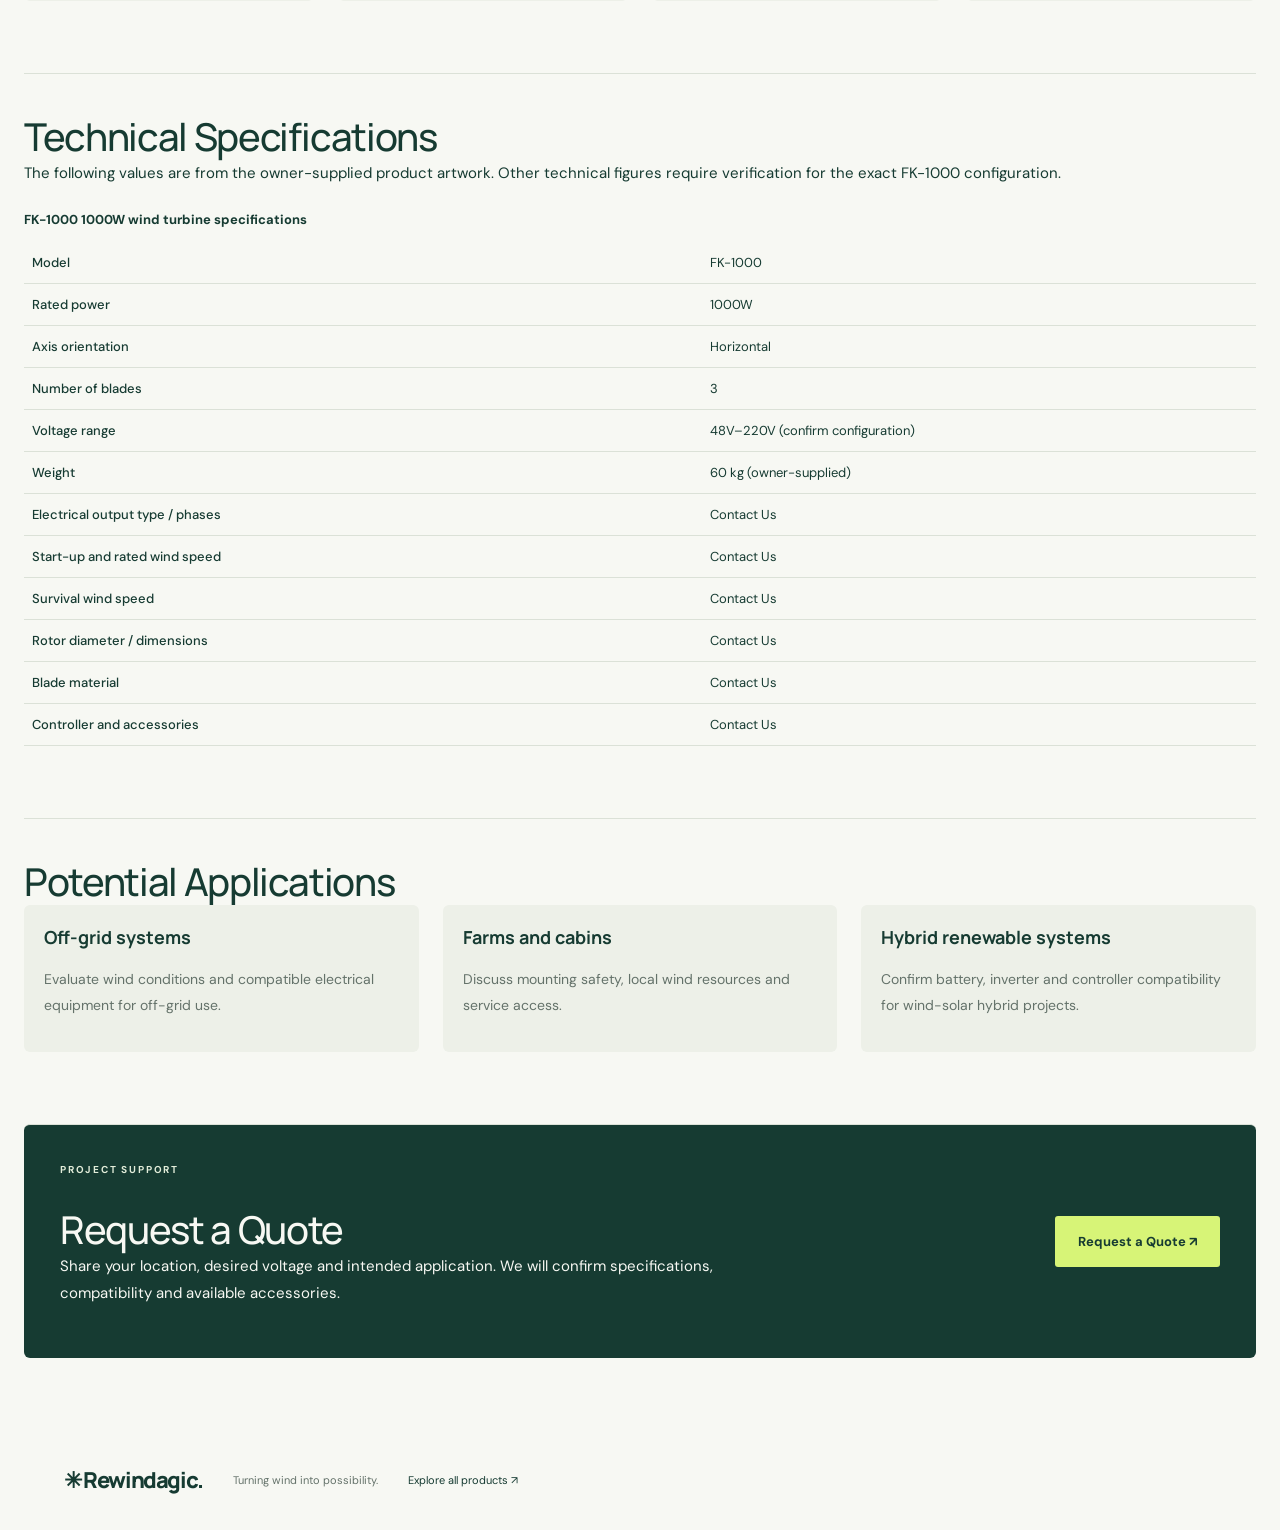
==== commit cec06eb7: "fix: display FK-1000 landscape product poster without vertical letterboxing" ====
--- a/1000w-horizontal-axis-wind-turbine.html
+++ b/1000w-horizontal-axis-wind-turbine.html
@@ -13,6 +13,10 @@
 <meta name="twitter:card" content="summary_large_image">
 <link rel="stylesheet" href="styles.css">
 <link rel="stylesheet" href="product-detail.css">
+<style>
+/* Keep the FK-1000 landscape infographic at its natural proportions. */
+.fk1000-page .gallery-main img { aspect-ratio: auto; height: auto; max-height: none; }
+</style>
 <script src="products.js" defer></script>
 <script src="image-viewer.js" defer></script>
 <script src="1000w-turbine-detail.js" defer></script>
@@ -34,7 +38,7 @@
 }
 </script>
 </head>
-<body class="turbine-page">
+<body class="turbine-page fk1000-page">
 <header><a class="brand" href="index.html">✳ Rewindagic.</a><a class="text-link" href="index.html#products">← All products</a></header>
 <main class="section turbine-detail">
 <nav class="breadcrumbs" aria-label="Breadcrumb"><a href="index.html">Home</a><span aria-hidden="true">/</span><a href="index.html#products">Products</a><span aria-hidden="true">/</span><span>FK-1000 1000W Horizontal Axis</span></nav>
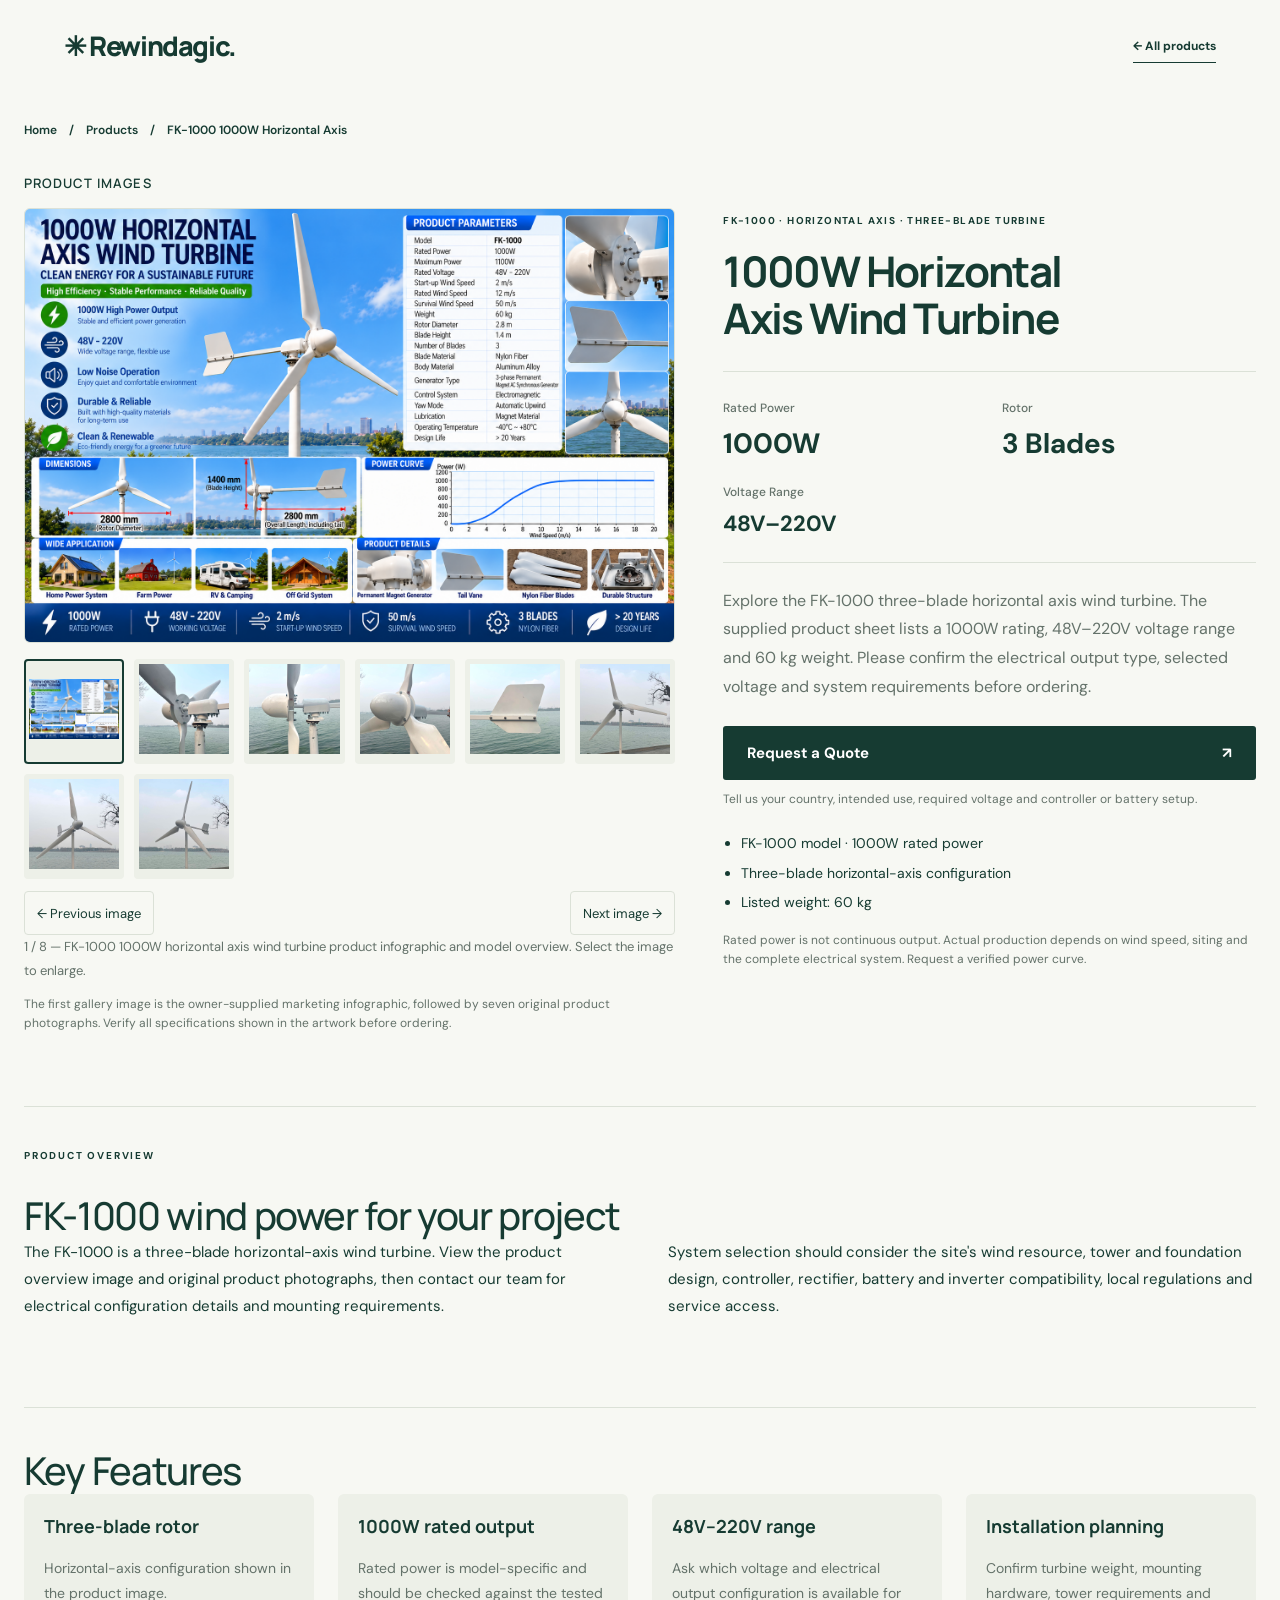
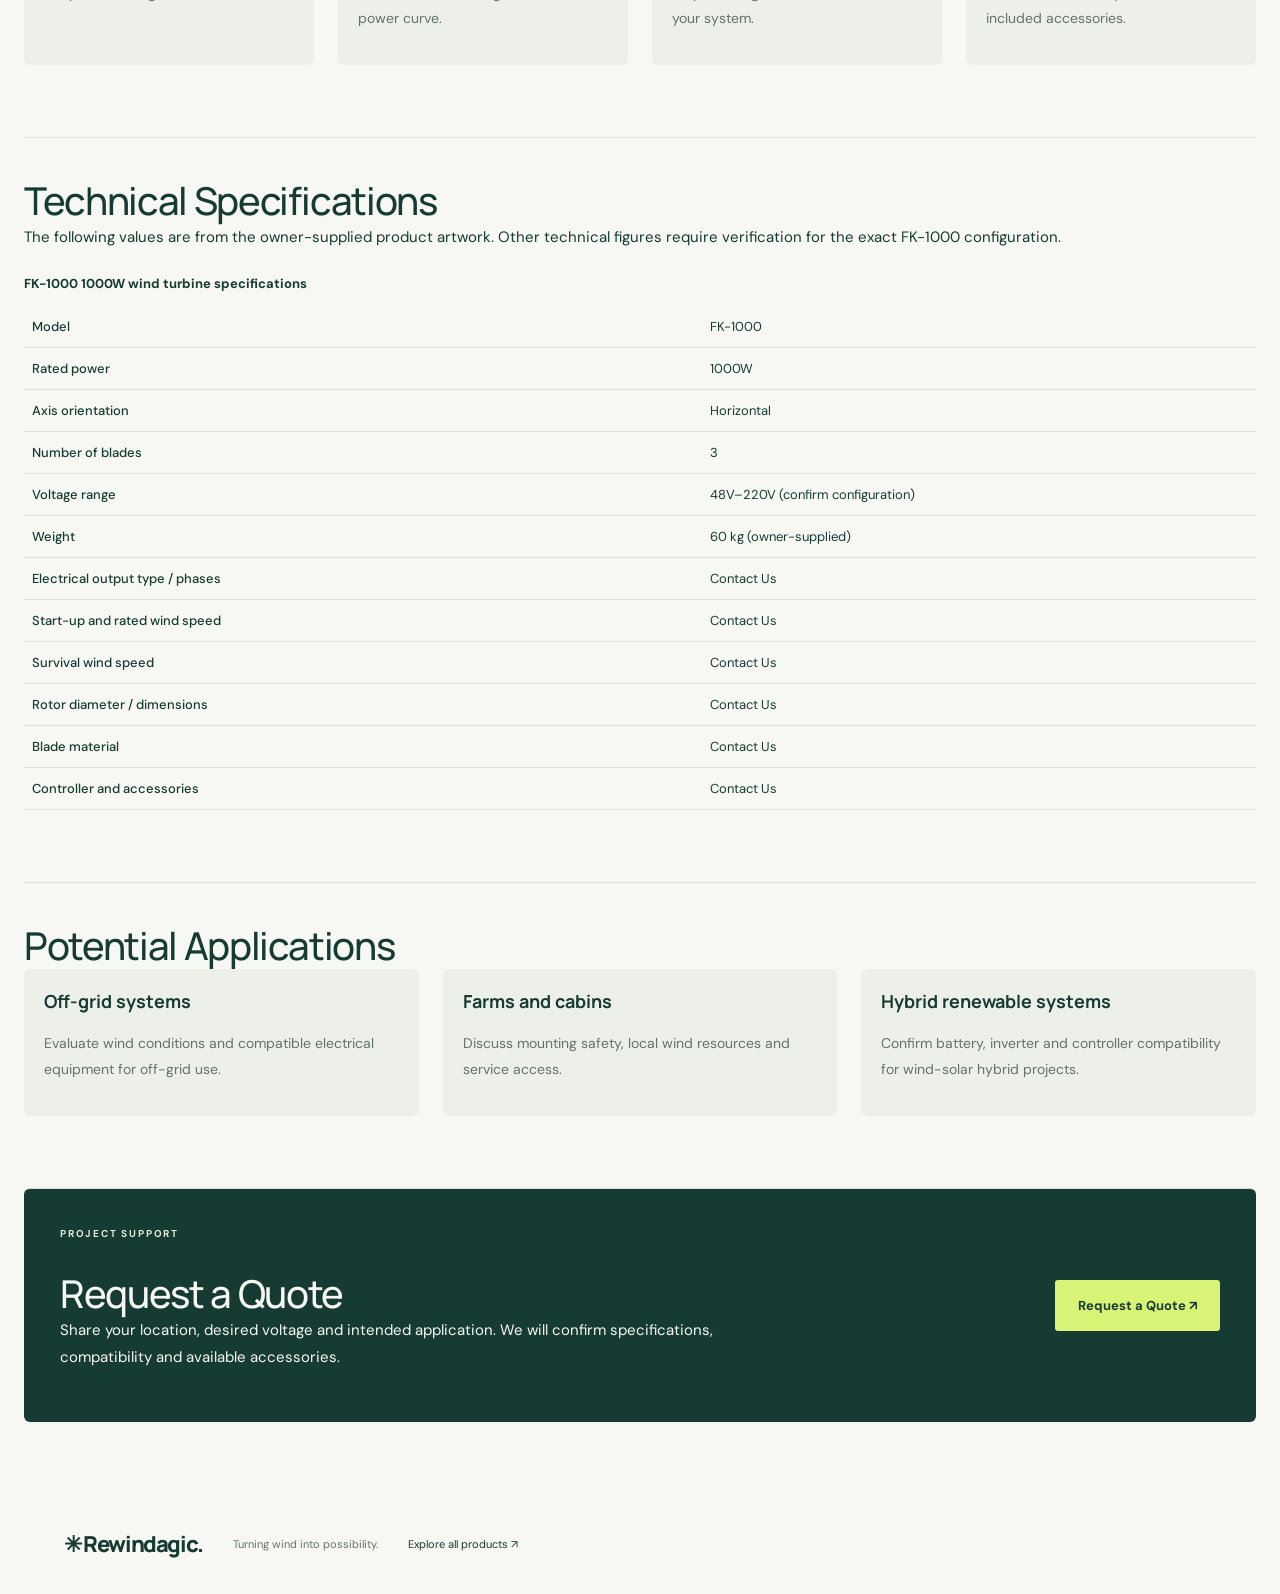
==== commit a98dcd5b: "docs: update FK-1000 page copy for uploaded product photos" ====
--- a/1000w-horizontal-axis-wind-turbine.html
+++ b/1000w-horizontal-axis-wind-turbine.html
@@ -4,7 +4,7 @@
 <meta charset="UTF-8">
 <meta name="viewport" content="width=device-width, initial-scale=1">
 <title>FK-1000 1000W Horizontal Axis Wind Turbine | Rewindagic</title>
-<meta name="description" content="Explore the FK-1000 1000W three-blade horizontal axis wind turbine, 48V–220V configuration range and 60 kg listed weight. View the product infographic and request a quote.">
+<meta name="description" content="Explore the FK-1000 1000W three-blade horizontal axis wind turbine, 48V–220V configuration range and 60 kg listed weight. View the product infographic and seven original product photographs, and request a quote.">
 <link rel="canonical" href="https://rewindagic-wind-energy.netlify.app/1000w-horizontal-axis-wind-turbine.html">
 <meta property="og:type" content="product">
 <meta property="og:title" content="FK-1000 1000W Horizontal Axis Wind Turbine | Rewindagic">
@@ -46,7 +46,7 @@
 <section id="gallery" aria-labelledby="gallery-heading">
 <h2 id="gallery-heading">Product Images</h2>
 <div id="product-gallery"><p class="asset-notice">Product image is being prepared. Contact us for original photographs.</p></div>
-<p class="operating-note">The first gallery image is the owner-supplied marketing infographic. Original installation and component photos will be added after upload. Verify all specifications shown in the artwork before ordering.</p>
+<p class="operating-note">The first gallery image is the owner-supplied marketing infographic, followed by seven original product photographs. Verify all specifications shown in the artwork before ordering.</p>
 </section>
 <section class="turbine-intro" aria-labelledby="product-title">
 <p class="eyebrow">FK-1000 · HORIZONTAL AXIS · THREE-BLADE TURBINE</p>
@@ -65,7 +65,7 @@
 </div>
 <section class="turbine-section overview-section" aria-labelledby="overview-heading">
 <p class="eyebrow">PRODUCT OVERVIEW</p><h2 id="overview-heading">FK-1000 wind power for your project</h2>
-<div class="turbine-columns"><p>The FK-1000 is a three-blade horizontal-axis wind turbine. View the product overview image, then contact our team for original installation photographs, electrical configuration details and mounting requirements.</p><p>System selection should consider the site's wind resource, tower and foundation design, controller, rectifier, battery and inverter compatibility, local regulations and service access.</p></div>
+<div class="turbine-columns"><p>The FK-1000 is a three-blade horizontal-axis wind turbine. View the product overview image and original product photographs, then contact our team for electrical configuration details and mounting requirements.</p><p>System selection should consider the site's wind resource, tower and foundation design, controller, rectifier, battery and inverter compatibility, local regulations and service access.</p></div>
 </section>
 <section class="turbine-section" aria-labelledby="features-heading"><h2 id="features-heading">Key Features</h2><div class="feature-grid">
 <article><h3>Three-blade rotor</h3><p>Horizontal-axis configuration shown in the product image.</p></article>
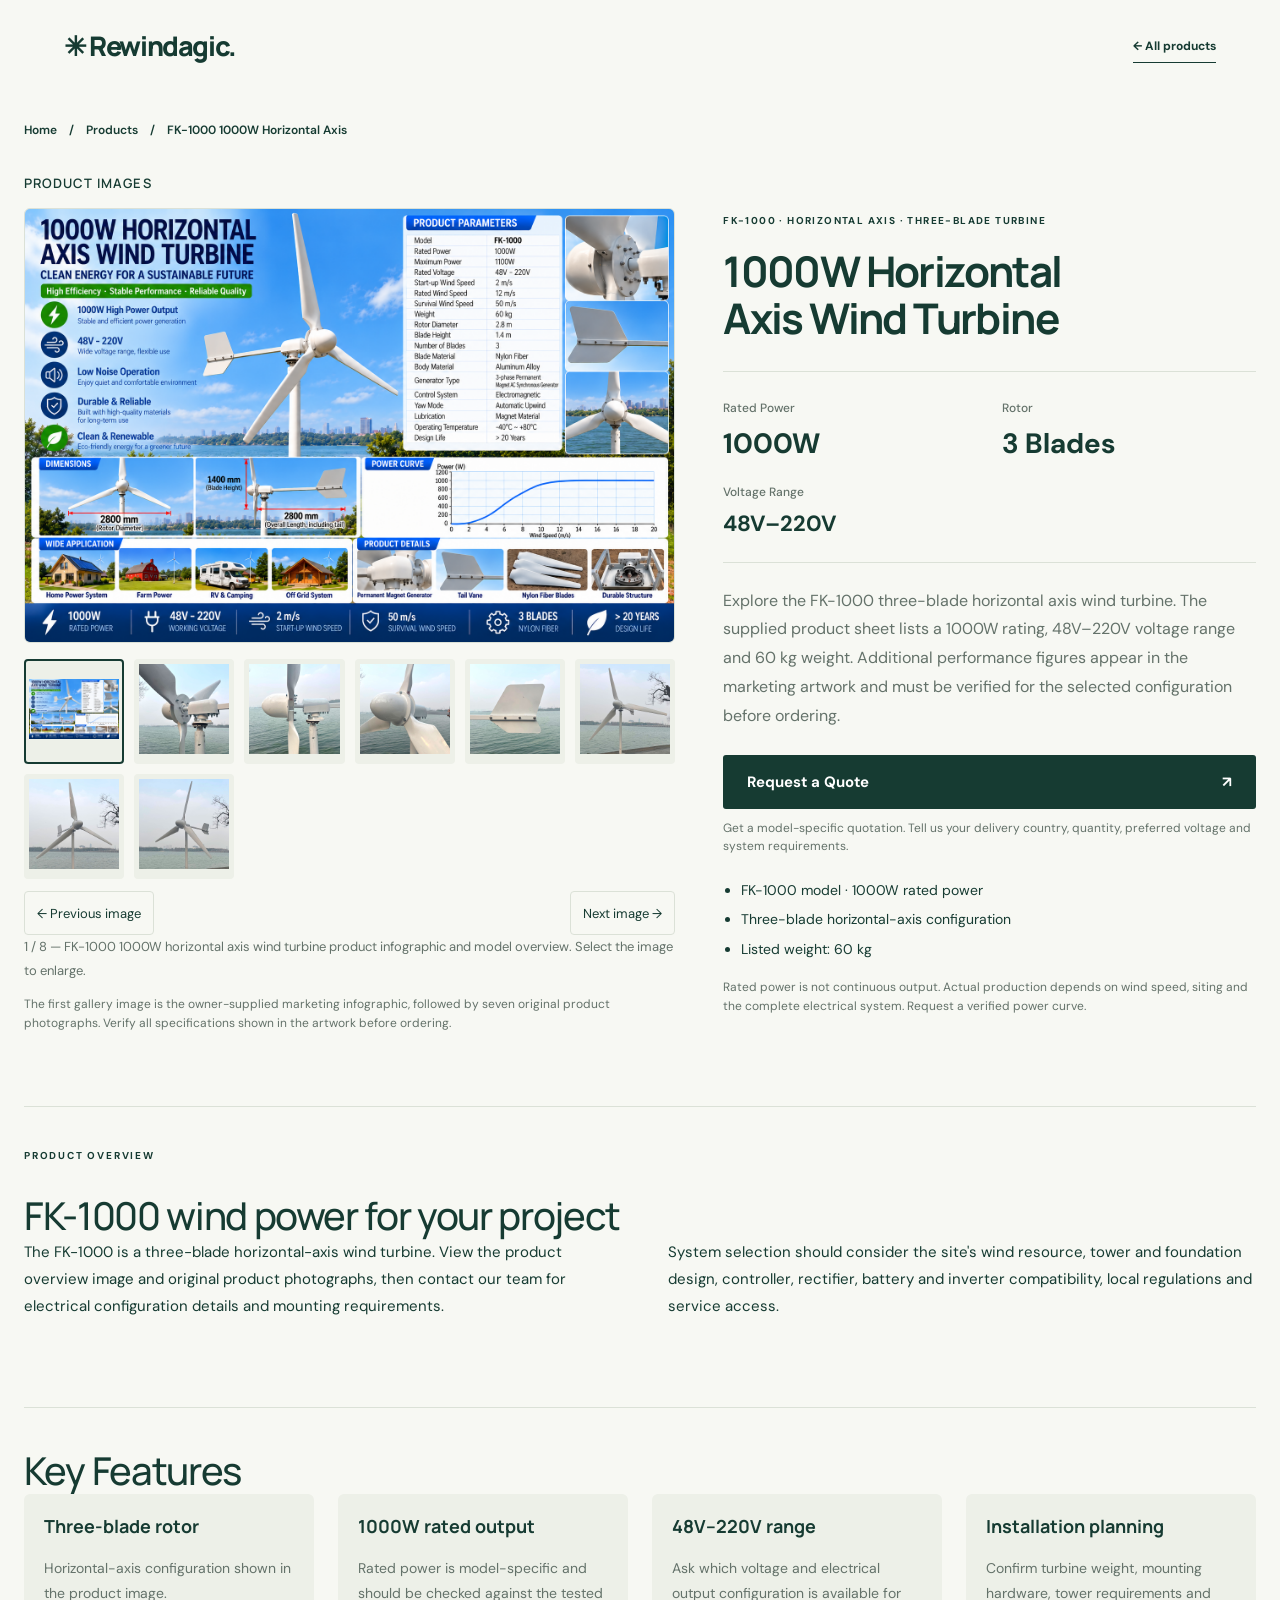
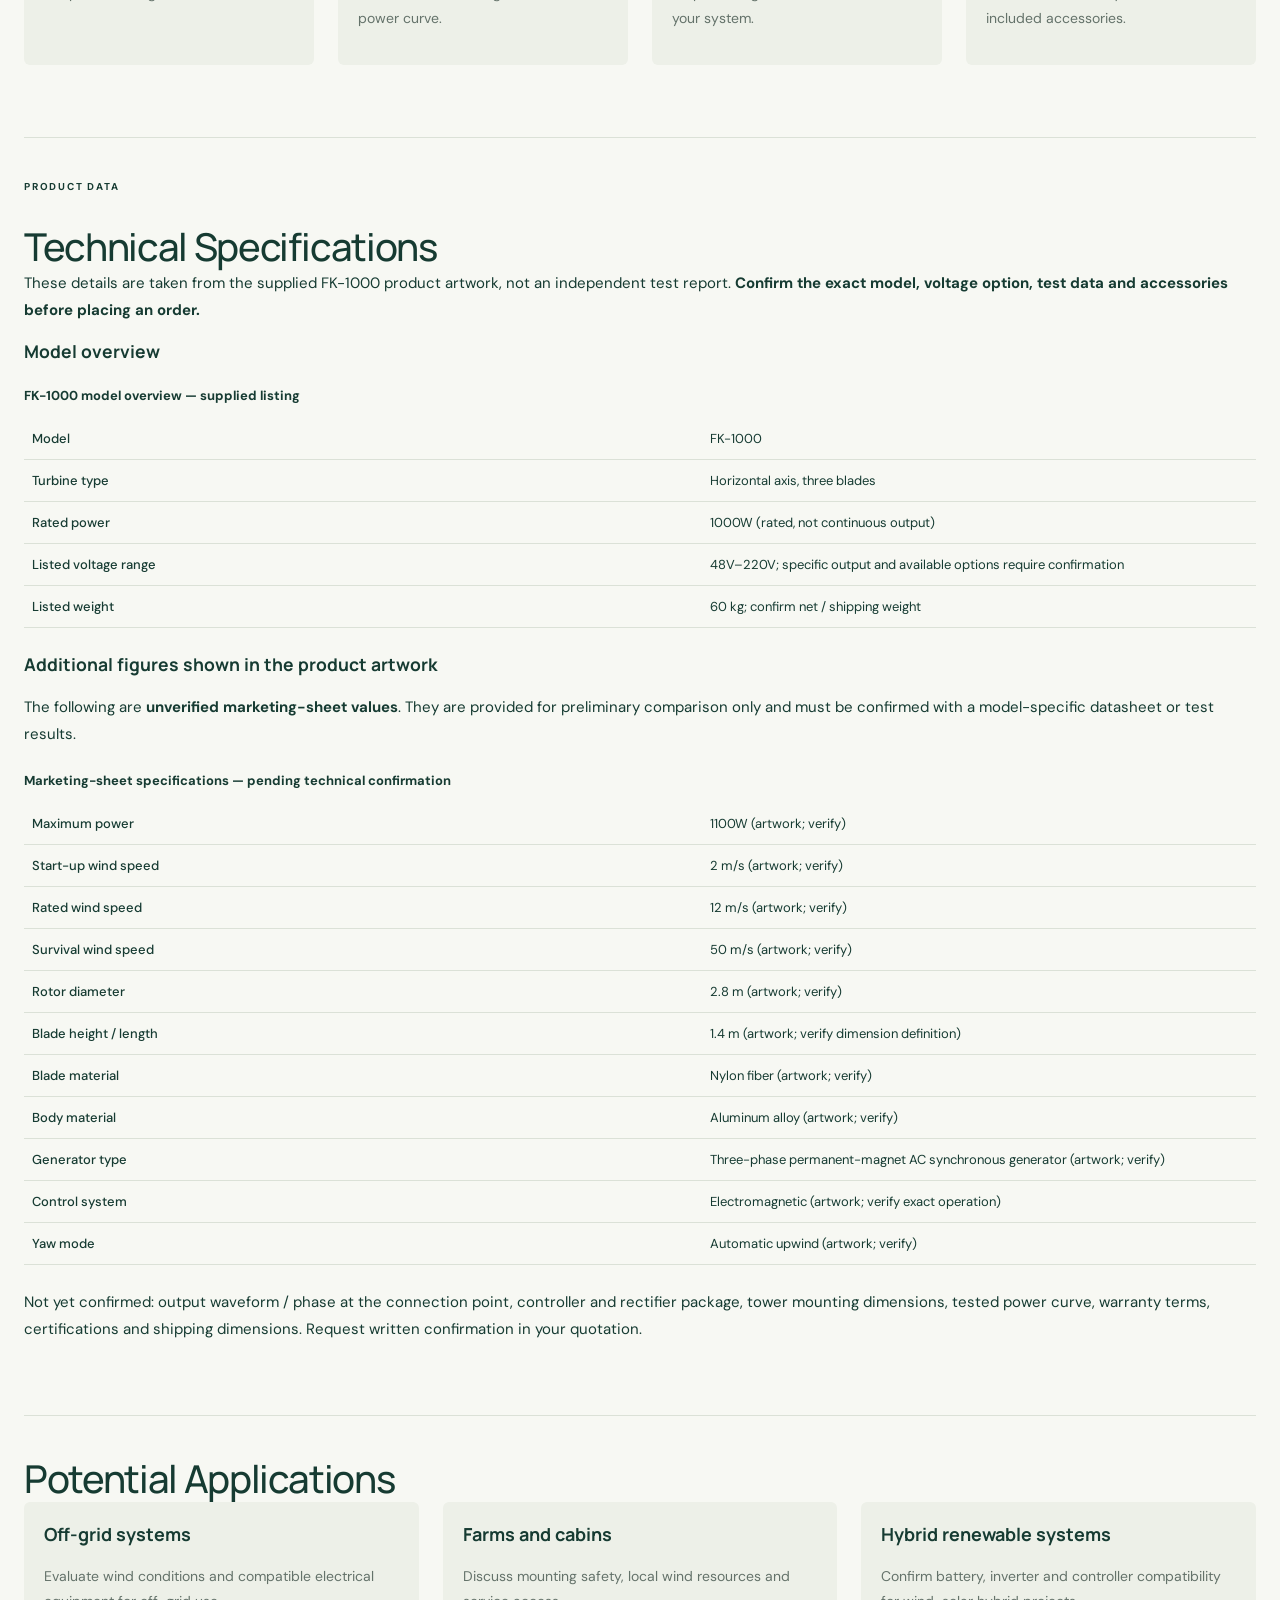
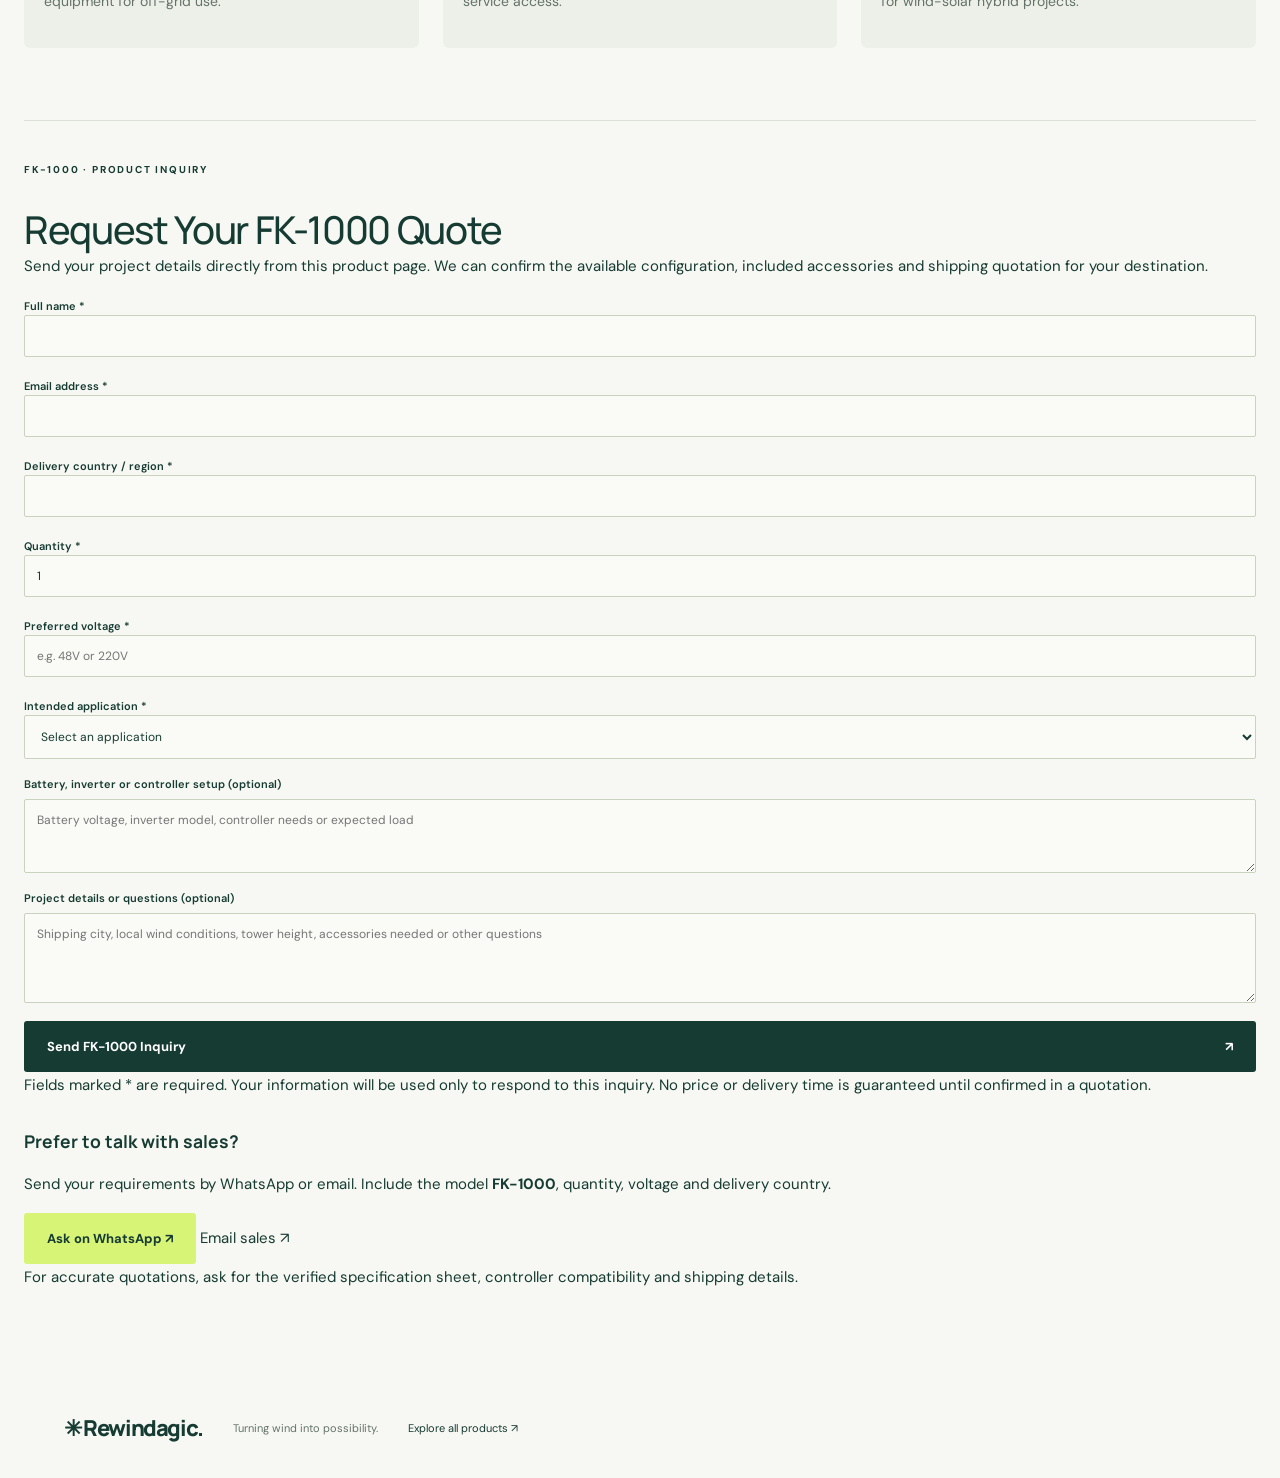
==== commit d72f0f06: "feat: add FK-1000 detailed technical data and direct product inquiry form" ====
--- a/1000w-horizontal-axis-wind-turbine.html
+++ b/1000w-horizontal-axis-wind-turbine.html
@@ -56,9 +56,9 @@
 <div><dt>Rotor</dt><dd>3 Blades</dd></div>
 <div class="voltage-highlight"><dt>Voltage Range</dt><dd>48V–220V</dd></div>
 </dl>
-<p class="turbine-lead">Explore the FK-1000 three-blade horizontal axis wind turbine. The supplied product sheet lists a 1000W rating, 48V–220V voltage range and 60 kg weight. Please confirm the electrical output type, selected voltage and system requirements before ordering.</p>
-<a class="button dark" href="index.html?product=horizontal-1000#contact">Request a Quote <span aria-hidden="true">↗</span></a>
-<p class="quote-note">Tell us your country, intended use, required voltage and controller or battery setup.</p>
+<p class="turbine-lead">Explore the FK-1000 three-blade horizontal axis wind turbine. The supplied product sheet lists a 1000W rating, 48V–220V voltage range and 60 kg weight. Additional performance figures appear in the marketing artwork and must be verified for the selected configuration before ordering.</p>
+<a class="button dark" href="#fk1000-quote">Request a Quote <span aria-hidden="true">↗</span></a>
+<p class="quote-note">Get a model-specific quotation. Tell us your delivery country, quantity, preferred voltage and system requirements.</p>
 <ul class="turbine-summary"><li>FK-1000 model · 1000W rated power</li><li>Three-blade horizontal-axis configuration</li><li>Listed weight: 60 kg</li></ul>
 <p class="operating-note">Rated power is not continuous output. Actual production depends on wind speed, siting and the complete electrical system. Request a verified power curve.</p>
 </section>
@@ -73,28 +73,74 @@
 <article><h3>48V–220V range</h3><p>Ask which voltage and electrical output configuration is available for your system.</p></article>
 <article><h3>Installation planning</h3><p>Confirm turbine weight, mounting hardware, tower requirements and included accessories.</p></article>
 </div></section>
-<section class="turbine-section" aria-labelledby="spec-heading"><h2 id="spec-heading">Technical Specifications</h2>
-<p>The following values are from the owner-supplied product artwork. Other technical figures require verification for the exact FK-1000 configuration.</p>
-<table class="spec-table"><caption>FK-1000 1000W wind turbine specifications</caption><tbody>
+<section class="turbine-section" aria-labelledby="spec-heading">
+<p class="eyebrow">PRODUCT DATA</p>
+<h2 id="spec-heading">Technical Specifications</h2>
+<p>These details are taken from the supplied FK-1000 product artwork, not an independent test report. <strong>Confirm the exact model, voltage option, test data and accessories before placing an order.</strong></p>
+<h3 class="spec-subheading">Model overview</h3>
+<table class="spec-table"><caption>FK-1000 model overview — supplied listing</caption><tbody>
 <tr><th scope="row">Model</th><td>FK-1000</td></tr>
-<tr><th scope="row">Rated power</th><td>1000W</td></tr>
-<tr><th scope="row">Axis orientation</th><td>Horizontal</td></tr>
-<tr><th scope="row">Number of blades</th><td>3</td></tr>
-<tr><th scope="row">Voltage range</th><td>48V–220V (confirm configuration)</td></tr>
-<tr><th scope="row">Weight</th><td>60 kg (owner-supplied)</td></tr>
-<tr><th scope="row">Electrical output type / phases</th><td>Contact Us</td></tr>
-<tr><th scope="row">Start-up and rated wind speed</th><td>Contact Us</td></tr>
-<tr><th scope="row">Survival wind speed</th><td>Contact Us</td></tr>
-<tr><th scope="row">Rotor diameter / dimensions</th><td>Contact Us</td></tr>
-<tr><th scope="row">Blade material</th><td>Contact Us</td></tr>
-<tr><th scope="row">Controller and accessories</th><td>Contact Us</td></tr>
-</tbody></table></section>
+<tr><th scope="row">Turbine type</th><td>Horizontal axis, three blades</td></tr>
+<tr><th scope="row">Rated power</th><td>1000W (rated, not continuous output)</td></tr>
+<tr><th scope="row">Listed voltage range</th><td>48V–220V; specific output and available options require confirmation</td></tr>
+<tr><th scope="row">Listed weight</th><td>60 kg; confirm net / shipping weight</td></tr>
+</tbody></table>
+<h3 class="spec-subheading">Additional figures shown in the product artwork</h3>
+<p class="spec-disclaimer">The following are <strong>unverified marketing-sheet values</strong>. They are provided for preliminary comparison only and must be confirmed with a model-specific datasheet or test results.</p>
+<table class="spec-table"><caption>Marketing-sheet specifications — pending technical confirmation</caption><tbody>
+<tr><th scope="row">Maximum power</th><td>1100W (artwork; verify)</td></tr>
+<tr><th scope="row">Start-up wind speed</th><td>2 m/s (artwork; verify)</td></tr>
+<tr><th scope="row">Rated wind speed</th><td>12 m/s (artwork; verify)</td></tr>
+<tr><th scope="row">Survival wind speed</th><td>50 m/s (artwork; verify)</td></tr>
+<tr><th scope="row">Rotor diameter</th><td>2.8 m (artwork; verify)</td></tr>
+<tr><th scope="row">Blade height / length</th><td>1.4 m (artwork; verify dimension definition)</td></tr>
+<tr><th scope="row">Blade material</th><td>Nylon fiber (artwork; verify)</td></tr>
+<tr><th scope="row">Body material</th><td>Aluminum alloy (artwork; verify)</td></tr>
+<tr><th scope="row">Generator type</th><td>Three-phase permanent-magnet AC synchronous generator (artwork; verify)</td></tr>
+<tr><th scope="row">Control system</th><td>Electromagnetic (artwork; verify exact operation)</td></tr>
+<tr><th scope="row">Yaw mode</th><td>Automatic upwind (artwork; verify)</td></tr>
+</tbody></table>
+<p class="spec-disclaimer">Not yet confirmed: output waveform / phase at the connection point, controller and rectifier package, tower mounting dimensions, tested power curve, warranty terms, certifications and shipping dimensions. Request written confirmation in your quotation.</p>
+</section>
 <section class="turbine-section" aria-labelledby="applications-heading"><h2 id="applications-heading">Potential Applications</h2><div class="feature-grid">
 <article><h3>Off-grid systems</h3><p>Evaluate wind conditions and compatible electrical equipment for off-grid use.</p></article>
 <article><h3>Farms and cabins</h3><p>Discuss mounting safety, local wind resources and service access.</p></article>
 <article><h3>Hybrid renewable systems</h3><p>Confirm battery, inverter and controller compatibility for wind-solar hybrid projects.</p></article>
 </div></section>
-<section class="quote-panel turbine-section" aria-labelledby="quote-heading"><div><p class="eyebrow light">PROJECT SUPPORT</p><h2 id="quote-heading">Request a Quote</h2><p>Share your location, desired voltage and intended application. We will confirm specifications, compatibility and available accessories.</p></div><a class="button lime" href="index.html?product=horizontal-1000#contact">Request a Quote ↗</a></section>
+<section class="turbine-section fk1000-quote-section" id="fk1000-quote" aria-labelledby="quote-heading">
+<p class="eyebrow">FK-1000 · PRODUCT INQUIRY</p>
+<h2 id="quote-heading">Request Your FK-1000 Quote</h2>
+<p>Send your project details directly from this product page. We can confirm the available configuration, included accessories and shipping quotation for your destination.</p>
+<div class="fk1000-quote-layout">
+<form id="fk1000-inquiry-form" class="fk1000-quote-form" name="fk1000-inquiry" method="POST" action="/thank-you.html" data-netlify="true" netlify-honeypot="bot-field">
+<input type="hidden" name="form-name" value="fk1000-inquiry">
+<input type="hidden" name="product" value="FK-1000 1000W Horizontal Axis Wind Turbine">
+<p class="honeypot" aria-hidden="true"><label>Leave this field empty<input name="bot-field" tabindex="-1" autocomplete="off"></label></p>
+<div class="fk1000-form-grid">
+<div><label for="fk1000-name">Full name <span aria-hidden="true">*</span></label><input id="fk1000-name" name="name" autocomplete="name" maxlength="120" required></div>
+<div><label for="fk1000-email">Email address <span aria-hidden="true">*</span></label><input id="fk1000-email" name="email" type="email" autocomplete="email" maxlength="254" required></div>
+<div><label for="fk1000-country">Delivery country / region <span aria-hidden="true">*</span></label><input id="fk1000-country" name="country" autocomplete="country-name" maxlength="100" required></div>
+<div><label for="fk1000-quantity">Quantity <span aria-hidden="true">*</span></label><input id="fk1000-quantity" name="quantity" type="number" min="1" max="10000" step="1" value="1" required></div>
+<div><label for="fk1000-voltage">Preferred voltage <span aria-hidden="true">*</span></label><input id="fk1000-voltage" name="preferred-voltage" placeholder="e.g. 48V or 220V" maxlength="80" required></div>
+<div><label for="fk1000-application">Intended application <span aria-hidden="true">*</span></label><select id="fk1000-application" name="application" required>
+<option value="">Select an application</option><option>Off-grid home / cabin</option><option>Farm / rural property</option><option>Wind-solar hybrid system</option><option>Other / not sure yet</option>
+</select></div>
+</div>
+<label for="fk1000-setup">Battery, inverter or controller setup (optional)</label><textarea id="fk1000-setup" name="system-setup" rows="3" maxlength="1500" placeholder="Battery voltage, inverter model, controller needs or expected load"></textarea>
+<label for="fk1000-message">Project details or questions (optional)</label><textarea id="fk1000-message" name="message" rows="4" maxlength="3000" placeholder="Shipping city, local wind conditions, tower height, accessories needed or other questions"></textarea>
+<button class="button dark fk1000-submit" type="submit">Send FK-1000 Inquiry <span aria-hidden="true">↗</span></button>
+<p class="form-note">Fields marked * are required. Your information will be used only to respond to this inquiry. No price or delivery time is guaranteed until confirmed in a quotation.</p>
+<p id="fk1000-form-status" role="status" aria-live="polite"></p>
+</form>
+<aside class="fk1000-contact-aside" aria-label="Other ways to contact sales">
+<h3>Prefer to talk with sales?</h3>
+<p>Send your requirements by WhatsApp or email. Include the model <strong>FK-1000</strong>, quantity, voltage and delivery country.</p>
+<a class="button lime fk1000-contact-link" href="https://wa.me/8619825532553?text=Hello%2C%20I%20would%20like%20a%20quotation%20for%20the%20FK-1000%201000W%20horizontal%20axis%20wind%20turbine.%20Please%20confirm%20voltage%20options%2C%20accessories%20and%20shipping." target="_blank" rel="noopener noreferrer">Ask on WhatsApp ↗</a>
+<a class="fk1000-email-link" href="mailto:1683750532@qq.com?subject=FK-1000%201000W%20Wind%20Turbine%20Quotation">Email sales ↗</a>
+<p class="fk1000-sales-note">For accurate quotations, ask for the verified specification sheet, controller compatibility and shipping details.</p>
+</aside>
+</div>
+</section>
 </main>
 <footer><a class="brand" href="index.html">✳ Rewindagic.</a><span>Turning wind into possibility.</span><a href="index.html#products">Explore all products ↗</a></footer>
 <dialog class="image-viewer" id="image-lightbox" aria-labelledby="lightbox-caption"><button class="lightbox-close" type="button" aria-label="Close enlarged image">✕</button><div class="viewer-toolbar"><button class="viewer-zoom" type="button" aria-pressed="false">View at full size</button><a class="viewer-original" target="_blank" rel="noopener">Open original image ↗</a></div><div class="lightbox-viewport"><img id="lightbox-image" class="viewer-image" alt=""></div><p id="lightbox-caption" class="viewer-caption"></p></dialog>
--- a/product-detail.css
+++ b/product-detail.css
@@ -23,3 +23,32 @@
 #image-lightbox.image-viewer{width:min(1400px,96vw);max-width:96vw;padding:48px 16px 16px}
 #image-lightbox #lightbox-image{max-height:65dvh}
 #image-lightbox.is-zoomed #lightbox-image{max-width:none;max-height:none}
+
+
+/* Product photo zoom controls: wheel to zoom, mouse drag to pan. */
+.image-viewer .viewer-zoom-in,
+.image-viewer .viewer-zoom-out {
+  display:inline-flex;
+  align-items:center;
+  justify-content:center;
+  min-width:44px;
+  min-height:44px;
+  padding:8px 12px;
+  border:1px solid var(--line);
+  border-radius:4px;
+  background:var(--paper);
+  color:var(--ink);
+  font-size:21px;
+  font-weight:700;
+}
+.image-viewer .viewer-zoom-in:disabled,
+.image-viewer .viewer-zoom-out:disabled {opacity:.4;cursor:not-allowed}
+.image-viewer .viewer-zoom-level {min-width:48px;text-align:center;font-size:13px;font-variant-numeric:tabular-nums}
+.image-viewer .viewer-image {user-select:none;-webkit-user-drag:none}
+.image-viewer.is-zoomed .lightbox-viewport {cursor:grab}
+.image-viewer .lightbox-viewport.is-dragging {cursor:grabbing}
+@media(max-width:600px) {
+  .image-viewer .viewer-toolbar {gap:6px}
+  .image-viewer .viewer-zoom-in,
+  .image-viewer .viewer-zoom-out {min-width:40px;min-height:40px}
+}
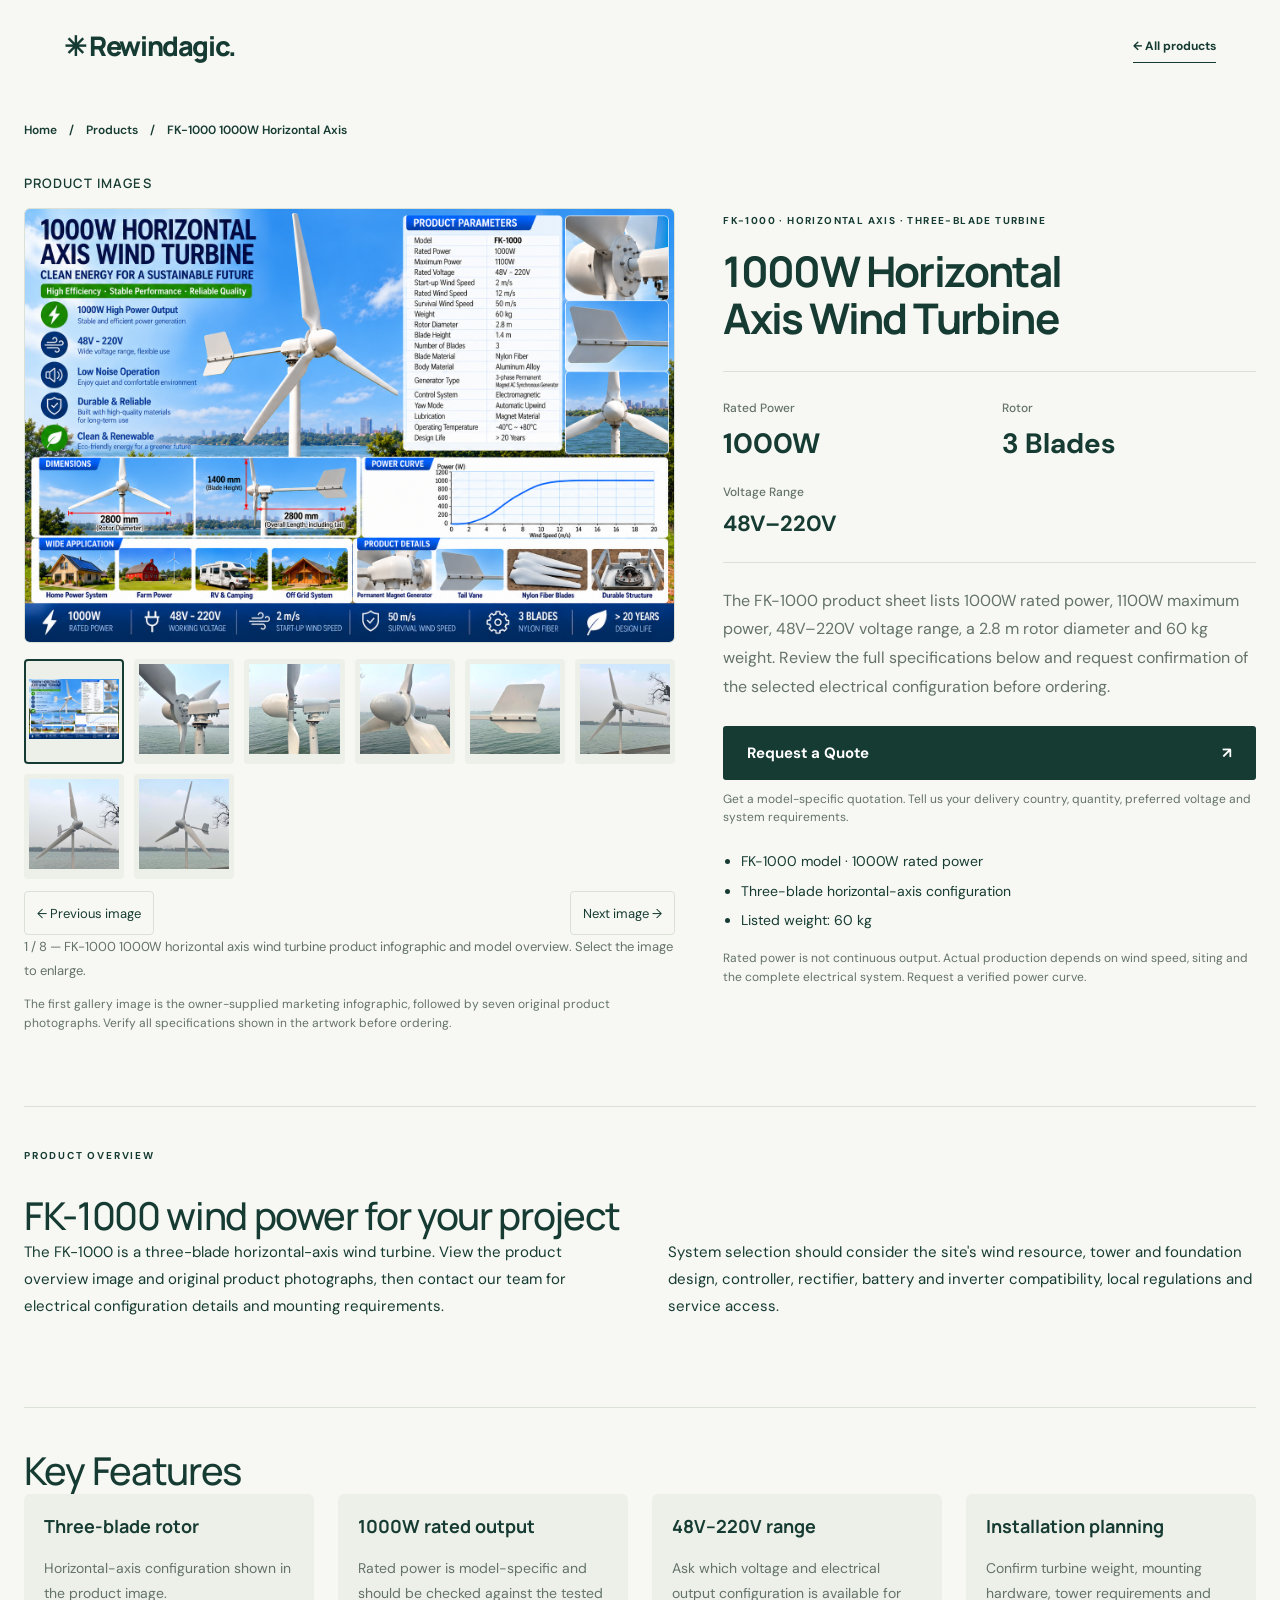
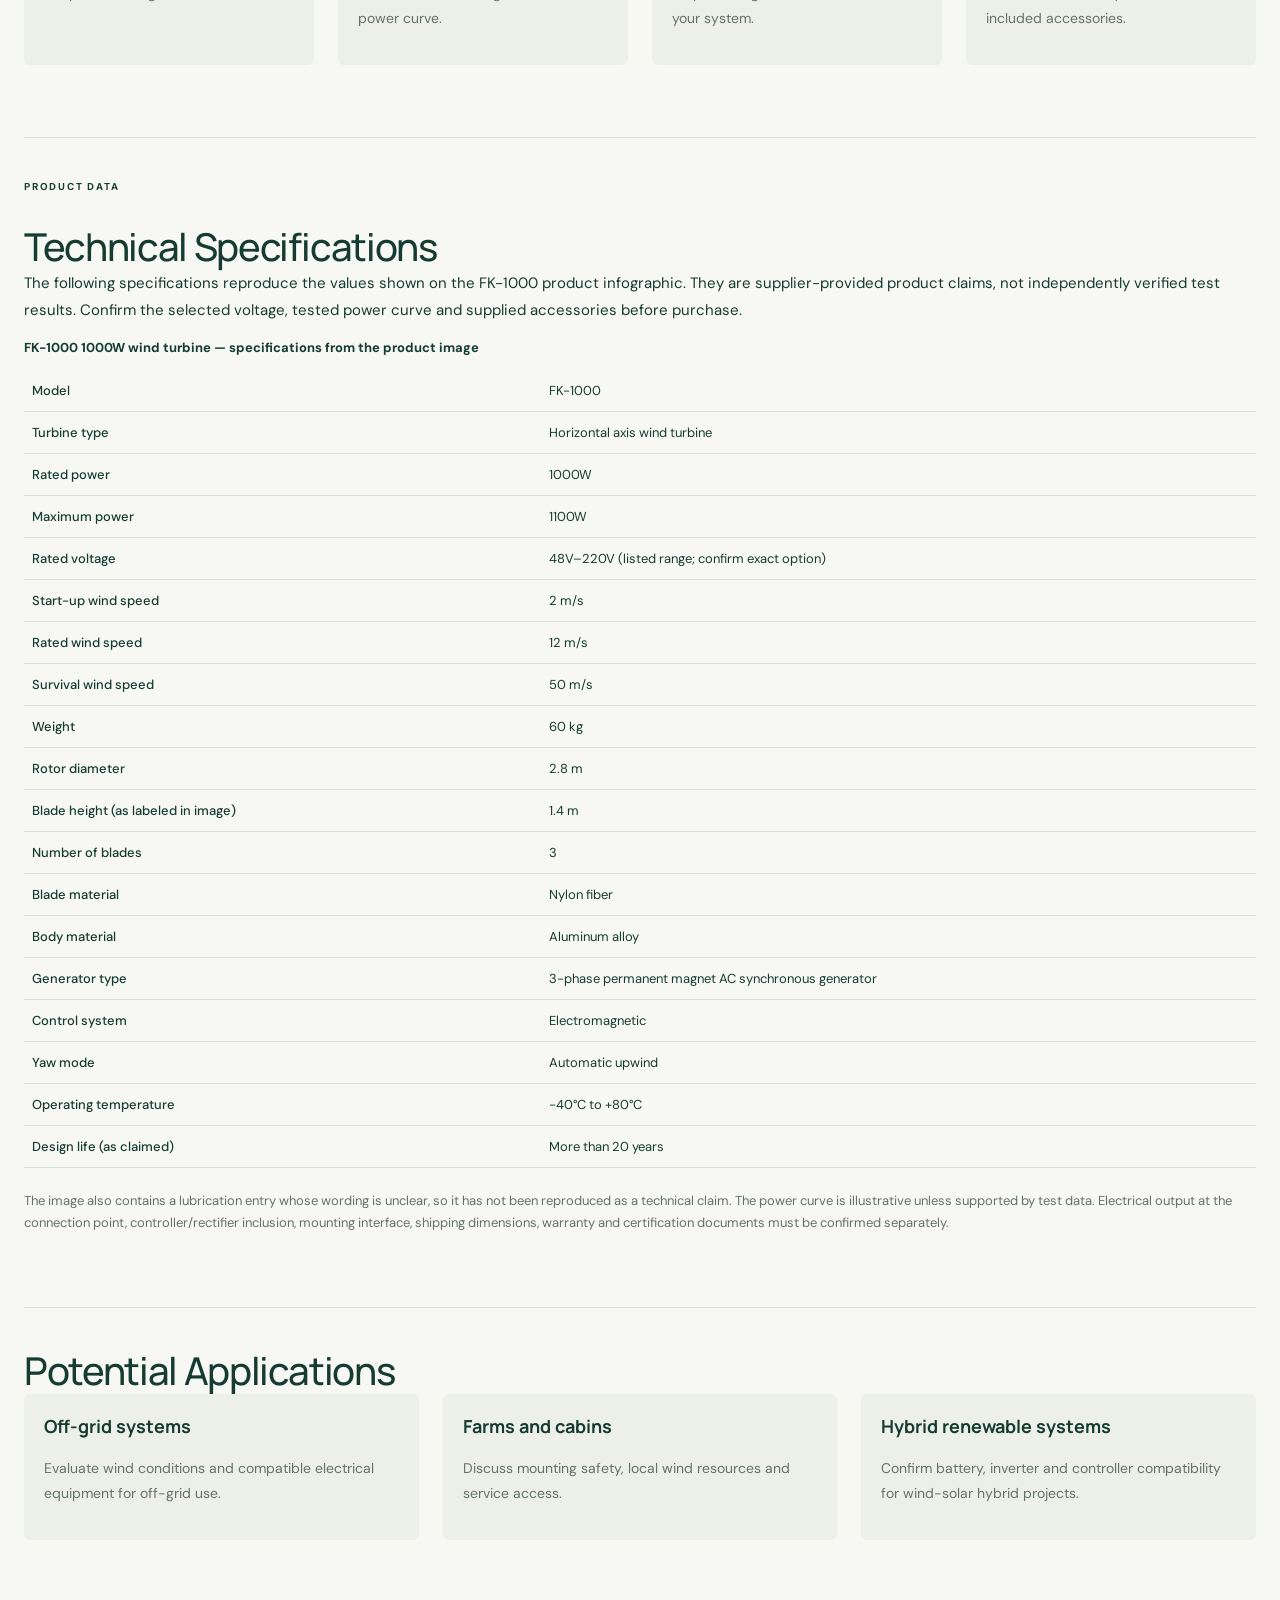
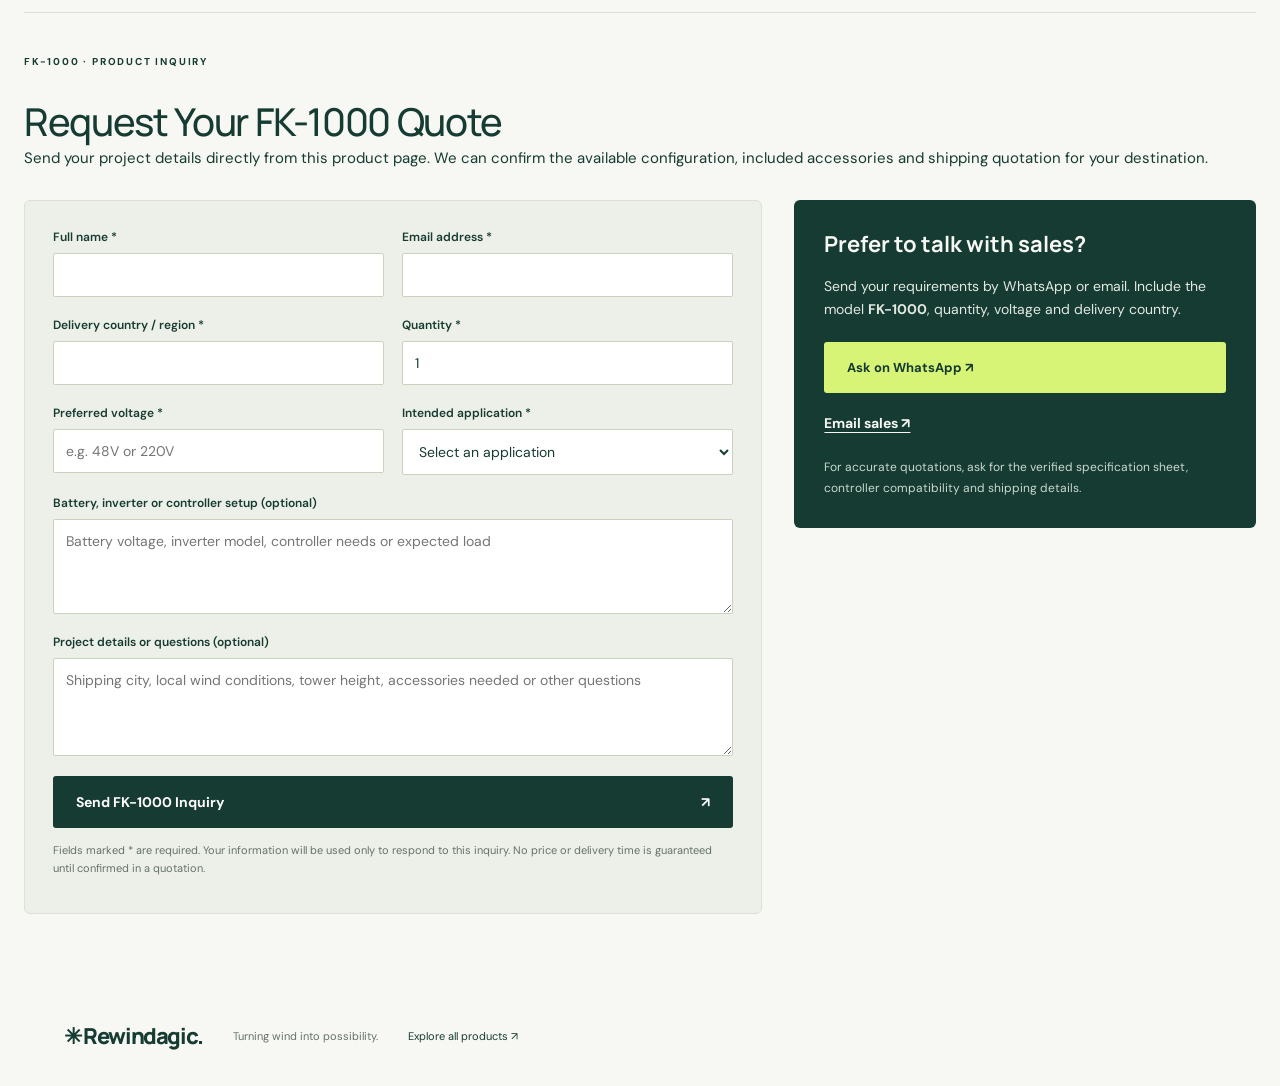
==== commit 6528bb70: "docs: match FK-1000 specifications to supplied main product infographic" ====
--- a/1000w-horizontal-axis-wind-turbine.html
+++ b/1000w-horizontal-axis-wind-turbine.html
@@ -22,19 +22,100 @@
 <script src="1000w-turbine-detail.js" defer></script>
 <script type="application/ld+json">
 {
- "@context":"https://schema.org",
- "@type":"Product",
- "name":"FK-1000 1000W Horizontal Axis Wind Turbine",
- "model":"FK-1000",
- "description":"Three-blade horizontal-axis wind turbine rated at 1000W. The owner-supplied product artwork lists 48V–220V and 60 kg. Confirm exact specifications before purchase.",
- "category":"Horizontal axis wind turbine",
- "image":"https://rewindagic-wind-energy.netlify.app/assets/products/FK-1000W-horizontal-wind-turbine-main.png",
- "additionalProperty":[
-  {"@type":"PropertyValue","name":"Rated power","value":"1000W"},
-  {"@type":"PropertyValue","name":"Number of blades","value":"3"},
-  {"@type":"PropertyValue","name":"Voltage range","value":"48V–220V"},
-  {"@type":"PropertyValue","name":"Weight","value":"60 kg"}
- ]
+  "@context": "https://schema.org",
+  "@type": "Product",
+  "name": "FK-1000 1000W Horizontal Axis Wind Turbine",
+  "model": "FK-1000",
+  "description": "Supplier product sheet lists 1000W rated power, 1100W maximum power, 48V–220V, three blades and 60 kg. Confirm specifications and configuration before ordering.",
+  "category": "Horizontal axis wind turbine",
+  "image": "https://rewindagic-wind-energy.netlify.app/assets/products/FK-1000W-horizontal-wind-turbine-main.png",
+  "additionalProperty": [
+    {
+      "@type": "PropertyValue",
+      "name": "Rated power",
+      "value": "1000W"
+    },
+    {
+      "@type": "PropertyValue",
+      "name": "Maximum power",
+      "value": "1100W"
+    },
+    {
+      "@type": "PropertyValue",
+      "name": "Rated voltage",
+      "value": "48V–220V"
+    },
+    {
+      "@type": "PropertyValue",
+      "name": "Start-up wind speed",
+      "value": "2 m/s"
+    },
+    {
+      "@type": "PropertyValue",
+      "name": "Rated wind speed",
+      "value": "12 m/s"
+    },
+    {
+      "@type": "PropertyValue",
+      "name": "Survival wind speed",
+      "value": "50 m/s"
+    },
+    {
+      "@type": "PropertyValue",
+      "name": "Weight",
+      "value": "60 kg"
+    },
+    {
+      "@type": "PropertyValue",
+      "name": "Rotor diameter",
+      "value": "2.8 m"
+    },
+    {
+      "@type": "PropertyValue",
+      "name": "Blade height",
+      "value": "1.4 m"
+    },
+    {
+      "@type": "PropertyValue",
+      "name": "Number of blades",
+      "value": "3"
+    },
+    {
+      "@type": "PropertyValue",
+      "name": "Blade material",
+      "value": "Nylon fiber"
+    },
+    {
+      "@type": "PropertyValue",
+      "name": "Body material",
+      "value": "Aluminum alloy"
+    },
+    {
+      "@type": "PropertyValue",
+      "name": "Generator type",
+      "value": "3-phase permanent magnet AC synchronous generator"
+    },
+    {
+      "@type": "PropertyValue",
+      "name": "Control system",
+      "value": "Electromagnetic"
+    },
+    {
+      "@type": "PropertyValue",
+      "name": "Yaw mode",
+      "value": "Automatic upwind"
+    },
+    {
+      "@type": "PropertyValue",
+      "name": "Operating temperature",
+      "value": "−40°C to +80°C"
+    },
+    {
+      "@type": "PropertyValue",
+      "name": "Design life (supplier claim)",
+      "value": ">20 years"
+    }
+  ]
 }
 </script>
 </head>
@@ -56,7 +137,7 @@
 <div><dt>Rotor</dt><dd>3 Blades</dd></div>
 <div class="voltage-highlight"><dt>Voltage Range</dt><dd>48V–220V</dd></div>
 </dl>
-<p class="turbine-lead">Explore the FK-1000 three-blade horizontal axis wind turbine. The supplied product sheet lists a 1000W rating, 48V–220V voltage range and 60 kg weight. Additional performance figures appear in the marketing artwork and must be verified for the selected configuration before ordering.</p>
+<p class="turbine-lead">The FK-1000 product sheet lists 1000W rated power, 1100W maximum power, 48V–220V voltage range, a 2.8 m rotor diameter and 60 kg weight. Review the full specifications below and request confirmation of the selected electrical configuration before ordering.</p>
 <a class="button dark" href="#fk1000-quote">Request a Quote <span aria-hidden="true">↗</span></a>
 <p class="quote-note">Get a model-specific quotation. Tell us your delivery country, quantity, preferred voltage and system requirements.</p>
 <ul class="turbine-summary"><li>FK-1000 model · 1000W rated power</li><li>Three-blade horizontal-axis configuration</li><li>Listed weight: 60 kg</li></ul>
@@ -76,31 +157,29 @@
 <section class="turbine-section" aria-labelledby="spec-heading">
 <p class="eyebrow">PRODUCT DATA</p>
 <h2 id="spec-heading">Technical Specifications</h2>
-<p>These details are taken from the supplied FK-1000 product artwork, not an independent test report. <strong>Confirm the exact model, voltage option, test data and accessories before placing an order.</strong></p>
-<h3 class="spec-subheading">Model overview</h3>
-<table class="spec-table"><caption>FK-1000 model overview — supplied listing</caption><tbody>
+<p>The following specifications reproduce the values shown on the FK-1000 product infographic. They are supplier-provided product claims, not independently verified test results. Confirm the selected voltage, tested power curve and supplied accessories before purchase.</p>
+<table class="spec-table"><caption>FK-1000 1000W wind turbine — specifications from the product image</caption><tbody>
 <tr><th scope="row">Model</th><td>FK-1000</td></tr>
-<tr><th scope="row">Turbine type</th><td>Horizontal axis, three blades</td></tr>
-<tr><th scope="row">Rated power</th><td>1000W (rated, not continuous output)</td></tr>
-<tr><th scope="row">Listed voltage range</th><td>48V–220V; specific output and available options require confirmation</td></tr>
-<tr><th scope="row">Listed weight</th><td>60 kg; confirm net / shipping weight</td></tr>
+<tr><th scope="row">Turbine type</th><td>Horizontal axis wind turbine</td></tr>
+<tr><th scope="row">Rated power</th><td>1000W</td></tr>
+<tr><th scope="row">Maximum power</th><td>1100W</td></tr>
+<tr><th scope="row">Rated voltage</th><td>48V–220V (listed range; confirm exact option)</td></tr>
+<tr><th scope="row">Start-up wind speed</th><td>2 m/s</td></tr>
+<tr><th scope="row">Rated wind speed</th><td>12 m/s</td></tr>
+<tr><th scope="row">Survival wind speed</th><td>50 m/s</td></tr>
+<tr><th scope="row">Weight</th><td>60 kg</td></tr>
+<tr><th scope="row">Rotor diameter</th><td>2.8 m</td></tr>
+<tr><th scope="row">Blade height (as labeled in image)</th><td>1.4 m</td></tr>
+<tr><th scope="row">Number of blades</th><td>3</td></tr>
+<tr><th scope="row">Blade material</th><td>Nylon fiber</td></tr>
+<tr><th scope="row">Body material</th><td>Aluminum alloy</td></tr>
+<tr><th scope="row">Generator type</th><td>3-phase permanent magnet AC synchronous generator</td></tr>
+<tr><th scope="row">Control system</th><td>Electromagnetic</td></tr>
+<tr><th scope="row">Yaw mode</th><td>Automatic upwind</td></tr>
+<tr><th scope="row">Operating temperature</th><td>−40°C to +80°C</td></tr>
+<tr><th scope="row">Design life (as claimed)</th><td>More than 20 years</td></tr>
 </tbody></table>
-<h3 class="spec-subheading">Additional figures shown in the product artwork</h3>
-<p class="spec-disclaimer">The following are <strong>unverified marketing-sheet values</strong>. They are provided for preliminary comparison only and must be confirmed with a model-specific datasheet or test results.</p>
-<table class="spec-table"><caption>Marketing-sheet specifications — pending technical confirmation</caption><tbody>
-<tr><th scope="row">Maximum power</th><td>1100W (artwork; verify)</td></tr>
-<tr><th scope="row">Start-up wind speed</th><td>2 m/s (artwork; verify)</td></tr>
-<tr><th scope="row">Rated wind speed</th><td>12 m/s (artwork; verify)</td></tr>
-<tr><th scope="row">Survival wind speed</th><td>50 m/s (artwork; verify)</td></tr>
-<tr><th scope="row">Rotor diameter</th><td>2.8 m (artwork; verify)</td></tr>
-<tr><th scope="row">Blade height / length</th><td>1.4 m (artwork; verify dimension definition)</td></tr>
-<tr><th scope="row">Blade material</th><td>Nylon fiber (artwork; verify)</td></tr>
-<tr><th scope="row">Body material</th><td>Aluminum alloy (artwork; verify)</td></tr>
-<tr><th scope="row">Generator type</th><td>Three-phase permanent-magnet AC synchronous generator (artwork; verify)</td></tr>
-<tr><th scope="row">Control system</th><td>Electromagnetic (artwork; verify exact operation)</td></tr>
-<tr><th scope="row">Yaw mode</th><td>Automatic upwind (artwork; verify)</td></tr>
-</tbody></table>
-<p class="spec-disclaimer">Not yet confirmed: output waveform / phase at the connection point, controller and rectifier package, tower mounting dimensions, tested power curve, warranty terms, certifications and shipping dimensions. Request written confirmation in your quotation.</p>
+<p class="spec-disclaimer">The image also contains a lubrication entry whose wording is unclear, so it has not been reproduced as a technical claim. The power curve is illustrative unless supported by test data. Electrical output at the connection point, controller/rectifier inclusion, mounting interface, shipping dimensions, warranty and certification documents must be confirmed separately.</p>
 </section>
 <section class="turbine-section" aria-labelledby="applications-heading"><h2 id="applications-heading">Potential Applications</h2><div class="feature-grid">
 <article><h3>Off-grid systems</h3><p>Evaluate wind conditions and compatible electrical equipment for off-grid use.</p></article>
--- a/product-detail.css
+++ b/product-detail.css
@@ -52,3 +52,31 @@
   .image-viewer .viewer-zoom-in,
   .image-viewer .viewer-zoom-out {min-width:40px;min-height:40px}
 }
+
+/* FK-1000 technical details and direct quotation form. */
+.fk1000-page .spec-subheading {font-size:20px;letter-spacing:-.02em;margin:30px 0 12px}
+.fk1000-page .spec-disclaimer {font-size:13px;color:var(--muted);line-height:1.7;margin:12px 0 24px}
+.fk1000-page .spec-table {margin:12px 0 22px}
+.fk1000-page .spec-table th {width:42%}
+.fk1000-page .spec-table td {overflow-wrap:anywhere}
+.fk1000-page .fk1000-quote-section {scroll-margin-top:24px}
+.fk1000-page .fk1000-quote-layout {display:grid;grid-template-columns:minmax(0,1.6fr) minmax(260px,1fr);gap:32px;align-items:start;margin-top:28px}
+.fk1000-page .fk1000-quote-form {background:#edf0e8;border:1px solid var(--line);border-radius:6px;padding:28px;min-width:0}
+.fk1000-page .fk1000-form-grid {display:grid;grid-template-columns:repeat(2,minmax(0,1fr));gap:0 18px}
+.fk1000-page .fk1000-quote-form label {display:block;font-size:12px;margin-bottom:8px}
+.fk1000-page .fk1000-quote-form input,
+.fk1000-page .fk1000-quote-form select,
+.fk1000-page .fk1000-quote-form textarea {display:block;width:100%;background:#fff;min-height:44px;margin-bottom:20px;font-size:14px}
+.fk1000-page .fk1000-quote-form textarea {min-height:95px}
+.fk1000-page .fk1000-quote-form .honeypot {display:none}
+.fk1000-page .fk1000-submit {width:100%;min-height:50px;justify-content:space-between;font-size:14px}
+.fk1000-page .fk1000-quote-form .form-note {font-size:11px;color:var(--muted);line-height:1.6;margin:14px 0 0}
+.fk1000-page #fk1000-form-status {font-size:12px;line-height:1.5;margin:8px 0 0}
+.fk1000-page .fk1000-contact-aside {background:var(--ink);color:var(--paper);border-radius:6px;padding:30px;min-width:0}
+.fk1000-page .fk1000-contact-aside h3 {font-size:22px;line-height:1.3;margin:0 0 16px}
+.fk1000-page .fk1000-contact-aside p {font-size:14px;line-height:1.7;color:#e2e9e2}
+.fk1000-page .fk1000-contact-link {display:flex;width:100%;justify-content:space-between;gap:12px;margin:20px 0}
+.fk1000-page .fk1000-email-link {display:inline-block;font-weight:700;font-size:14px;text-decoration:underline;text-underline-offset:4px}
+.fk1000-page .fk1000-contact-aside .fk1000-sales-note {font-size:12px;color:#cbd9cf;margin:24px 0 0}
+@media(max-width:900px){.fk1000-page .fk1000-quote-layout{grid-template-columns:1fr}}
+@media(max-width:600px){.fk1000-page .fk1000-form-grid{grid-template-columns:1fr}.fk1000-page .fk1000-quote-form,.fk1000-page .fk1000-contact-aside{padding:20px}.fk1000-page .spec-table th{width:46%}}
